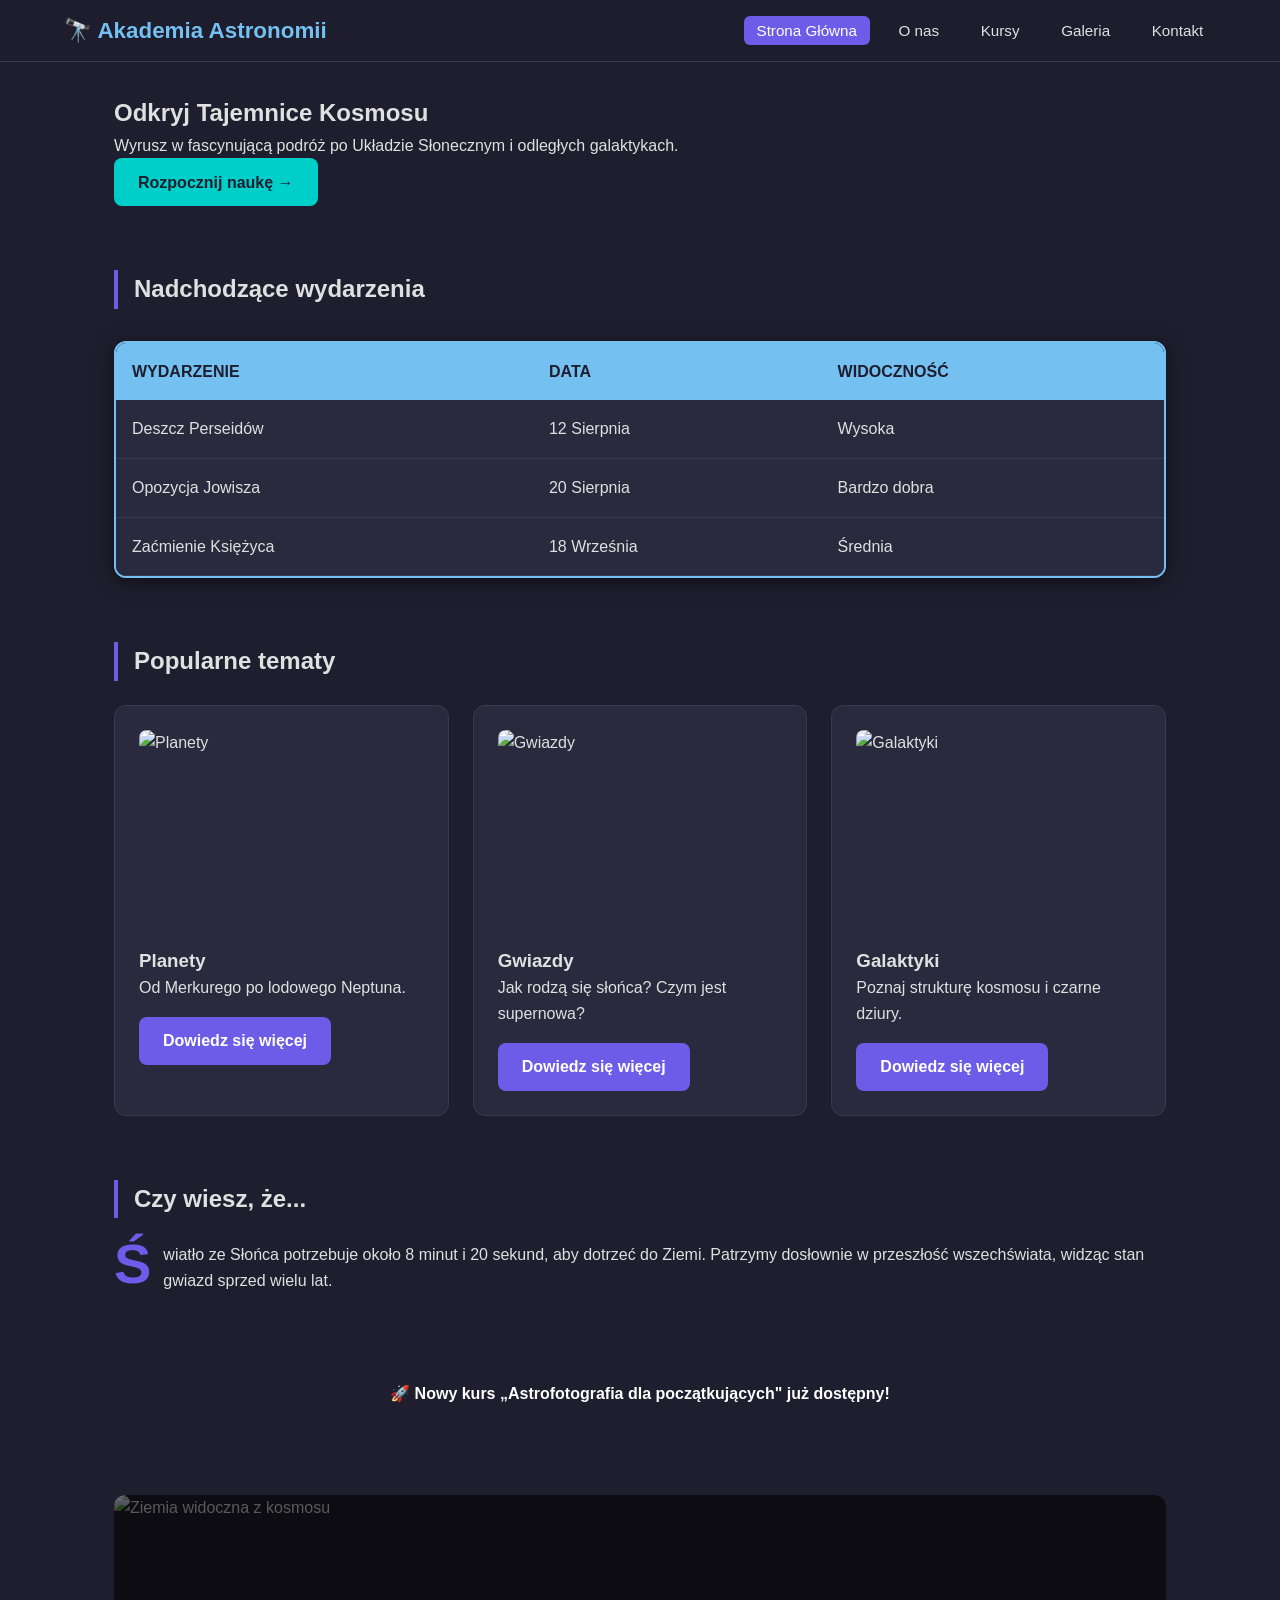
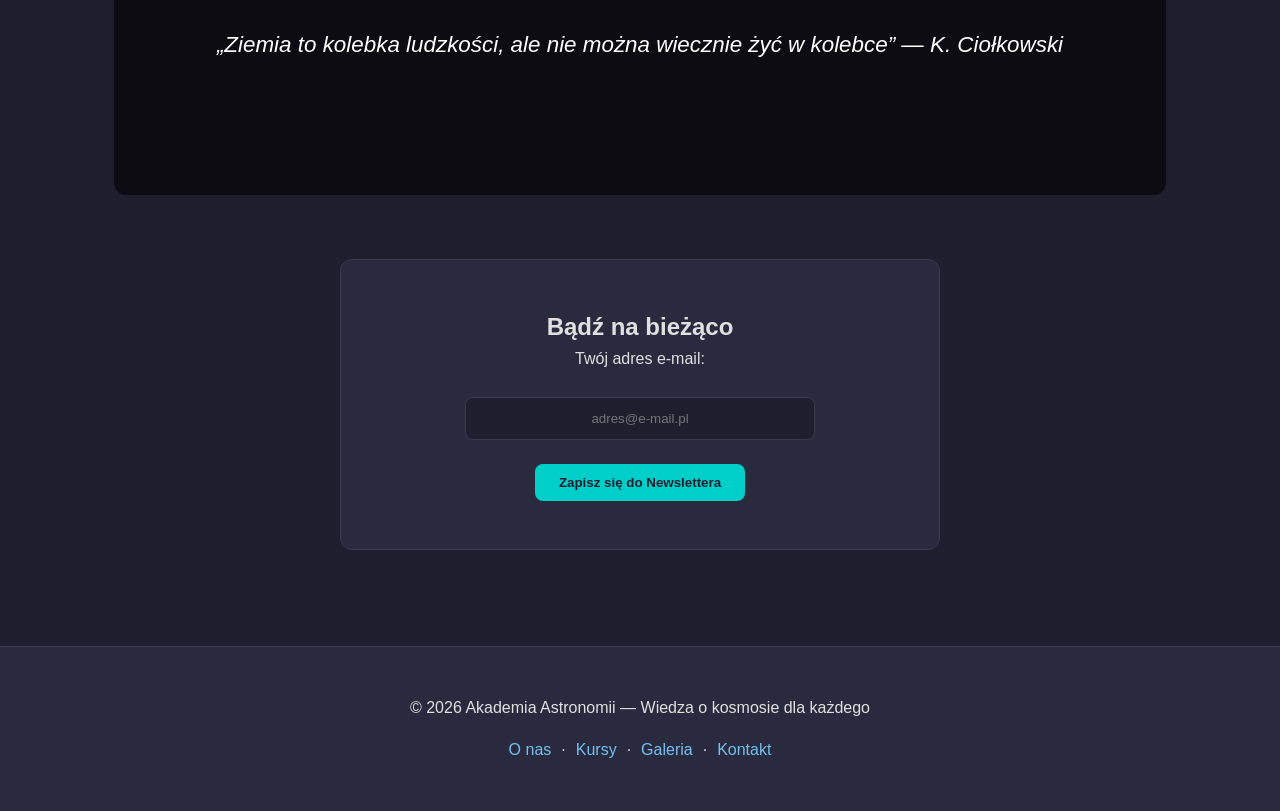
==== index.html @ 2fb5b3b6 "Update index.html" ====
<!DOCTYPE html>
<html lang="pl">
<head>
    <meta charset="UTF-8">
    <meta name="viewport" content="width=device-width, initial-scale=1.0">
    <meta name="description" content="Akademia Astronomii - odkryj tajemnice kosmosu. Kursy, artykuły i galeria zdjęć.">
    <title>Akademia Astronomii - Strona główna</title>
    
    <style>
        :root {
            --primary-color: #6c5ce7;
            --secondary-color: #00cec9;
            --accent-color: #fd79a8;
            --dark-bg: #1e1e2e;
            --card-bg: #2a2a3e;
            --text-color: #e0e0e0;
            --text-muted: #a0a0b0;
            --border-color: #3a3a4e;
            --heading-color: #73C0F1;
            --font-size: 16px;
            --radius: 12px;
            --shadow: 0 4px 20px rgba(0,0,0,0.5);
            --transition-speed: 0.3s;
        }

        /* --- RESET I BAZA --- */
        * {
            box-sizing: border-box;
            margin: 0;
            padding: 0;
        }

        body {
            font-family: 'Segoe UI', Tahoma, Geneva, Verdana, sans-serif;
            font-size: var(--font-size);
            background-color: var(--dark-bg);
            color: var(--text-color);
            line-height: 1.6;
            overflow-x: hidden; /* Zapobiega przypadkowemu przewijaniu na boki */
        }

        /* Obrazy dopasowujące się do szerokości ekranu */
        img {
            max-width: 100%;
            height: auto;
            display: block;
        }

        /* --- NAGŁÓWEK --- */
        header {
            position: sticky;
            top: 0;
            z-index: 100;
            display: flex;
            justify-content: space-between;
            align-items: center;
            padding: 0.8rem 5%;
            background: rgba(30, 30, 46, 0.95);
            backdrop-filter: blur(10px);
            border-bottom: 1px solid var(--border-color);
        }

        .service-name {
            font-size: 1.4rem;
            font-weight: 700;
            color: var(--heading-color);
            white-space: nowrap;
        }

        .nav-links {
            list-style: none;
            display: flex;
            gap: 1rem;
        }

        .nav-links a {
            text-decoration: none;
            color: var(--text-color);
            font-weight: 500;
            padding: 0.4rem 0.8rem;
            border-radius: 6px;
            transition: all var(--transition-speed);
            font-size: 0.95rem;
        }

        .nav-links a:hover, .nav-links a.active {
            background-color: var(--primary-color);
            color: #fff;
        }

        /* --- UKŁAD GŁÓWNY --- */
        main {
            max-width: 1100px;
            margin: 0 auto;
            padding: 2rem 1.5rem;
        }

        section {
            margin-bottom: 4rem;
        }

        .section-header {
            border-left: 4px solid var(--primary-color);
            padding-left: 1rem;
            margin-bottom: 1.5rem;
        }
      
        /* --- RESPONSYWNA TABELA --- */
        .table-wrapper {
            margin: 2rem 0;
            border-radius: var(--radius);
            overflow-x: auto; /* Scroll poziomy na telefonach */
            border: 2px solid var(--heading-color);
            box-shadow: var(--shadow);
        }

        .styled-table {
            width: 100%;
            border-collapse: collapse;
            background: var(--card-bg);
            min-width: 500px; /* Zapobiega ściskaniu kolumn */
        }

        .styled-table th {
            background: var(--heading-color);
            color: var(--dark-bg);
            padding: 1rem;
            text-align: left;
            text-transform: uppercase;
        }

        .styled-table td { padding: 1rem; border-bottom: 1px solid var(--border-color); }

        /* --- SIATKA KART --- */
        .grid-container {
            display: grid;
            grid-template-columns: repeat(auto-fit, minmax(280px, 1fr));
            gap: 1.5rem;
        }

        .card {
            background: var(--card-bg);
            border: 1px solid var(--border-color);
            border-radius: var(--radius);
            padding: 1.5rem;
            transition: transform var(--transition-speed);
        }

        .card:hover { transform: translateY(-5px); box-shadow: var(--shadow); }
        .card img { border-radius: 8px; margin-bottom: 1rem; width: 100%; height: 200px; object-fit: cover; }

        /* --- PRZYCISKI --- */
        .btn {
            display: inline-block;
            padding: 0.7rem 1.5rem;
            border-radius: 8px;
            font-weight: 600;
            text-decoration: none;
            cursor: pointer;
            transition: var(--transition-speed);
            border: none;
            text-align: center;
        }
        .btn--cta { background: var(--secondary-color); color: var(--dark-bg); }
        .btn--more { background: var(--primary-color); color: #fff; margin-top: 1rem; }
        .btn:hover { transform: scale(1.03); opacity: 0.9; }

        /* --- ANIMACJE I DODATKI --- */
        .banner-subtle {
            padding: 1.5rem;
            border-radius: var(--radius);
            color: #fff;
            text-align: center;
            font-weight: bold;
            animation: bluePulse 4s infinite;
        }

        @keyframes bluePulse {
            0%, 100% { background-color: #1e1e2e; box-shadow: 0 0 0px rgba(88,166,255,0); }
            50% { background-color: #1f6feb; box-shadow: 0 0 20px rgba(88,166,255,0.4); }
        }

        .dropcap::first-letter {
            font-size: 3.5rem;
            font-weight: bold;
            color: var(--primary-color);
            float: left;
            margin-right: 12px;
            line-height: 0.8;
        }

        /* --- NEWSLETTER --- */
        .form-container {
            background: var(--card-bg);
            padding: clamp(1.5rem, 5vw, 3rem);
            border-radius: var(--radius);
            text-align: center;
            max-width: 600px;
            margin: 0 auto;
            border: 1px solid var(--border-color);
        }

        .form-group input {
            width: 100%;
            max-width: 350px;
            padding: 0.8rem;
            background: var(--dark-bg);
            border: 1px solid var(--border-color);
            color: #fff;
            border-radius: 8px;
            margin-bottom: 1.5rem;
            text-align: center;
        }

        /* --- CYTAT --- */
        .quote-section { position: relative; border-radius: var(--radius); overflow: hidden; height: 300px; }
        .quote-section img { width: 100%; height: 100%; object-fit: cover; }
        .quote-overlay {
            position: absolute; inset: 0; background: rgba(0,0,0,0.6);
            display: flex; justify-content: center; align-items: center; padding: 1.5rem;
        }
        blockquote { color: #fff; font-size: clamp(1rem, 4vw, 1.4rem); text-align: center; font-style: italic; }

        /* --- STOPKA --- */
        footer {
            text-align: center;
            padding: 3rem 1rem;
            background: var(--card-bg);
            border-top: 1px solid var(--border-color);
        }
        .footer-links { margin-top: 1rem; display: flex; flex-wrap: wrap; justify-content: center; gap: 10px; }
        .footer-links a { color: var(--heading-color); text-decoration: none; }

        /* --- MEDIA QUERIES (RESPONSYWNOŚĆ) --- */
        @media (max-width: 768px) {
            header { flex-direction: column; gap: 1rem; text-align: center; }
            .nav-links { flex-wrap: wrap; justify-content: center; }
            .nav-links a { font-size: 0.85rem; padding: 0.3rem 0.5rem; }
            section { margin-bottom: 2.5rem; }
        }

        @media (max-width: 480px) {
            .hero-box { border-radius: 0; margin-left: -1.5rem; margin-right: -1.5rem; } /* Hero na całą szerokość na mobile */
            .card { padding: 1rem; }
        }
    </style>
</head>
<body>

    <header>
        <div class="service-name">🔭 <span class="highlight">Akademia Astronomii</span></div>
        <nav>
            <ul class="nav-links">
                <li><a href="index.html" class="active">Strona Główna</a></li>
                <li><a href="o-nas.html">O nas</a></li>
                <li><a href="kursy.html">Kursy</a></li>
                <li><a href="galeria.html">Galeria</a></li>
                <li><a href="kontakt.html">Kontakt</a></li>
            </ul>
        </nav>
    </header>

    <main>
        <section class="hero-box">
            <div class="hero-content">
                <h1>Odkryj Tajemnice Kosmosu</h1>
                <p>Wyrusz w fascynującą podróż po Układzie Słonecznym i odległych galaktykach.</p>
                <a href="kursy.html" class="btn btn--cta">Rozpocznij naukę →</a>
            </div>
        </section>

        <section aria-labelledby="events-title">
            <div class="section-header">
                <h2 id="events-title">Nadchodzące wydarzenia</h2>
            </div>
            <div class="table-wrapper">
                <table class="styled-table">
                    <thead>
                        <tr>
                            <th>Wydarzenie</th>
                            <th>Data</th>
                            <th>Widoczność</th>
                        </tr>
                    </thead>
                    <tbody>
                        <tr><td>Deszcz Perseidów</td><td>12 Sierpnia</td><td>Wysoka</td></tr>
                        <tr><td>Opozycja Jowisza</td><td>20 Sierpnia</td><td>Bardzo dobra</td></tr>
                        <tr><td>Zaćmienie Księżyca</td><td>18 Września</td><td>Średnia</td></tr>
                    </tbody>
                </table>
            </div>
        </section>

        <section aria-labelledby="topics-title">
            <div class="section-header">
                <h2 id="topics-title">Popularne tematy</h2>
            </div>
            <div class="grid-container">
                <article class="card">
                    <img src="https://picsum.photos/seed/planets/600/400" alt="Planety">
                    <h3>Planety</h3>
                    <p>Od Merkurego po lodowego Neptuna.</p>
                    <a href="#" class="btn btn--more">Dowiedz się więcej</a>
                </article>
                <article class="card">
                    <img src="https://picsum.photos/seed/stars/600/400" alt="Gwiazdy">
                    <h3>Gwiazdy</h3>
                    <p>Jak rodzą się słońca? Czym jest supernowa?</p>
                    <a href="#" class="btn btn--more">Dowiedz się więcej</a>
                </article>
                <article class="card">
                    <img src="https://picsum.photos/seed/galaxy/600/400" alt="Galaktyki">
                    <h3>Galaktyki</h3>
                    <p>Poznaj strukturę kosmosu i czarne dziury.</p>
                    <a href="#" class="btn btn--more">Dowiedz się więcej</a>
                </article>
            </div>
        </section>

        <section class="info-section">
            <div class="section-header"><h2>Czy wiesz, że...</h2></div>
            <p class="dropcap">Światło ze Słońca potrzebuje około 8 minut i 20 sekund, aby dotrzeć do Ziemi. Patrzymy dosłownie w przeszłość wszechświata, widząc stan gwiazd sprzed wielu lat.</p>
        </section>

        <section>
            <div class="banner-subtle">
                🚀 Nowy kurs „Astrofotografia dla początkujących" już dostępny!
            </div>
        </section>

        <section class="quote-section">
            <img src="https://picsum.photos/seed/space/1100/450" alt="Ziemia widoczna z kosmosu">
            <div class="quote-overlay">
                <blockquote>„Ziemia to kolebka ludzkości, ale nie można wiecznie żyć w kolebce” — K. Ciołkowski</blockquote>
            </div>
        </section>

        <section aria-labelledby="newsletter-title">
            <div class="form-container">
                <h2 id="newsletter-title">Bądź na bieżąco</h2>
                <form id="newsletter-form">
                    <div class="form-group">
                        <label for="email">Twój adres e-mail:</label><br><br>
                        <input type="email" id="email" name="email" placeholder="adres@e-mail.pl" required>
                    </div>
                    <button type="submit" class="btn btn--cta">Zapisz się do Newslettera</button>
                </form>
            </div>
        </section>
    </main>

    <footer>
        <p>© 2026 Akademia Astronomii — Wiedza o kosmosie dla każdego</p>
        <div class="footer-links">
            <a href="o-nas.html">O nas</a> · <a href="kursy.html">Kursy</a> · <a href="galeria.html">Galeria</a> · <a href="kontakt.html">Kontakt</a>
        </div>
    </footer>

    <script>
        document.getElementById('newsletter-form').addEventListener('submit', function(e) {
            e.preventDefault();
            alert('Dziękujemy! Zostałeś zapisany do newslettera.');
            this.reset();
        });
    </script>
</body>
</html>
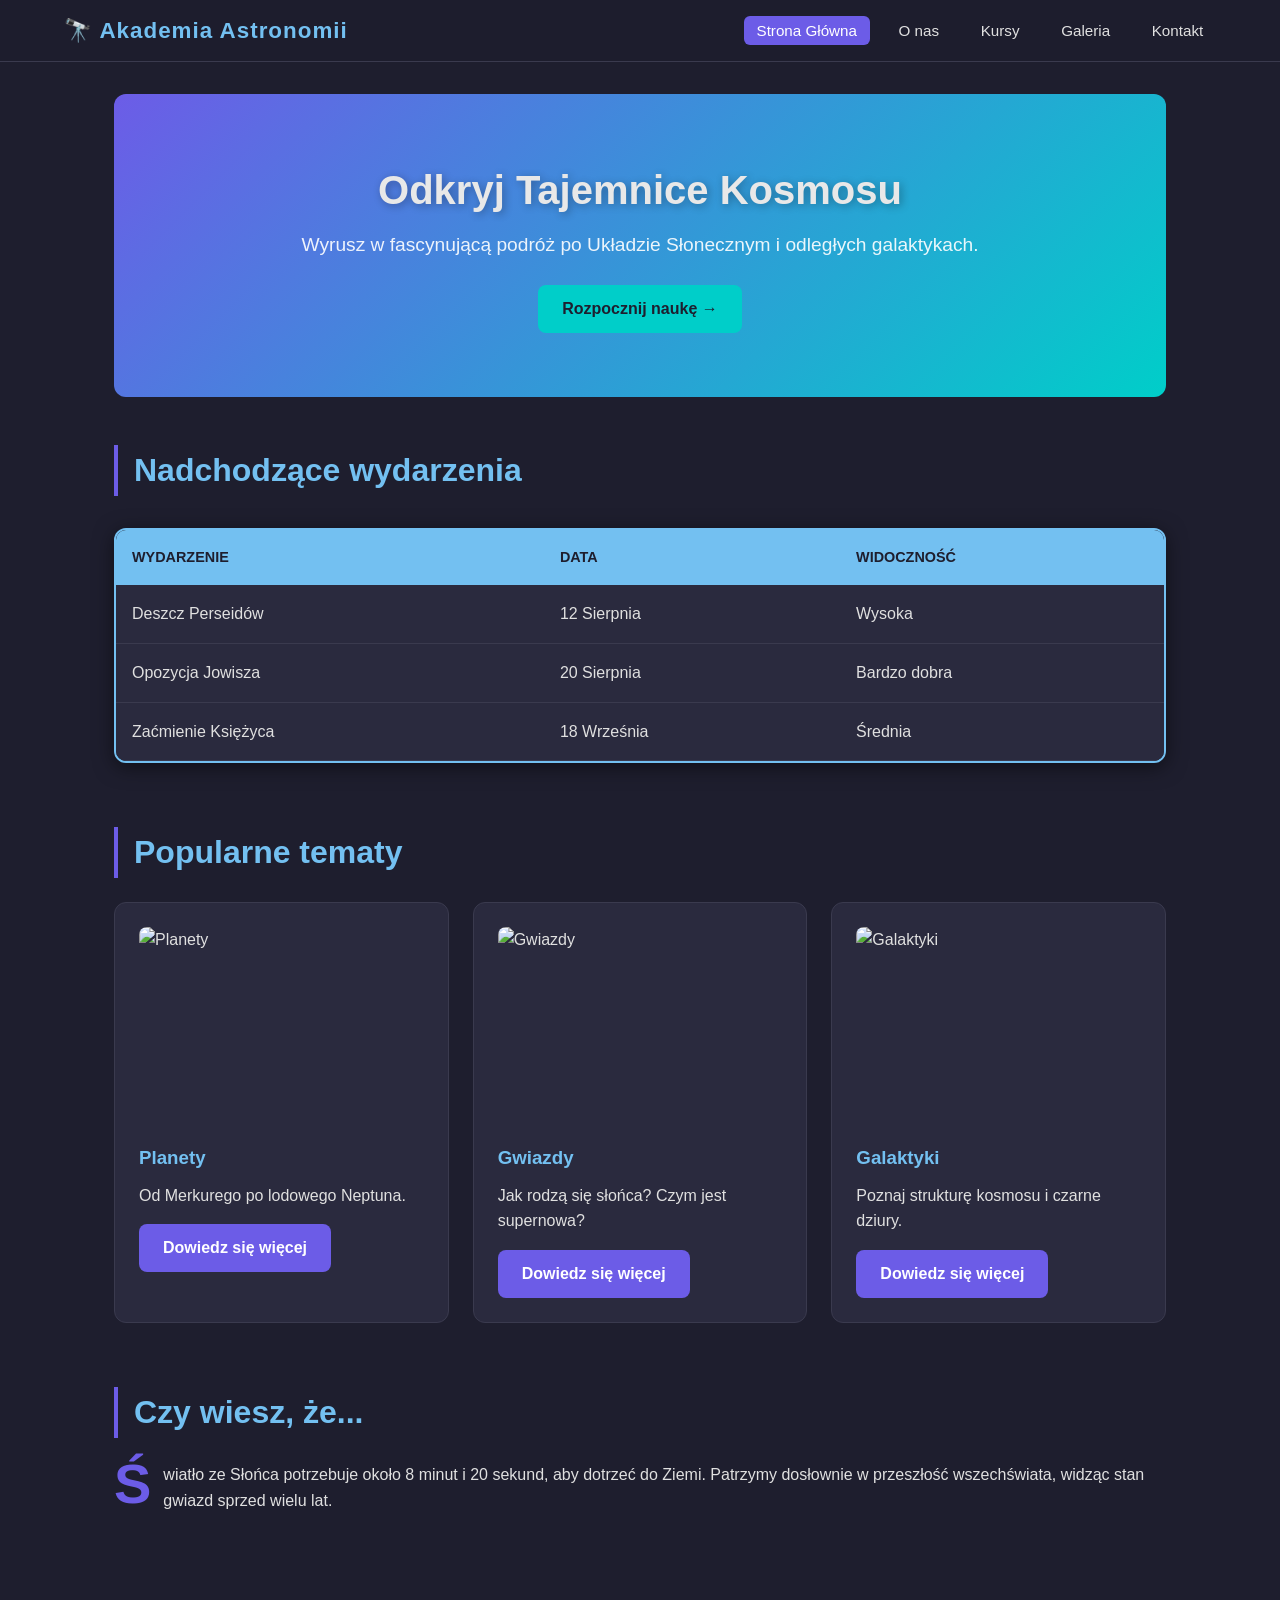
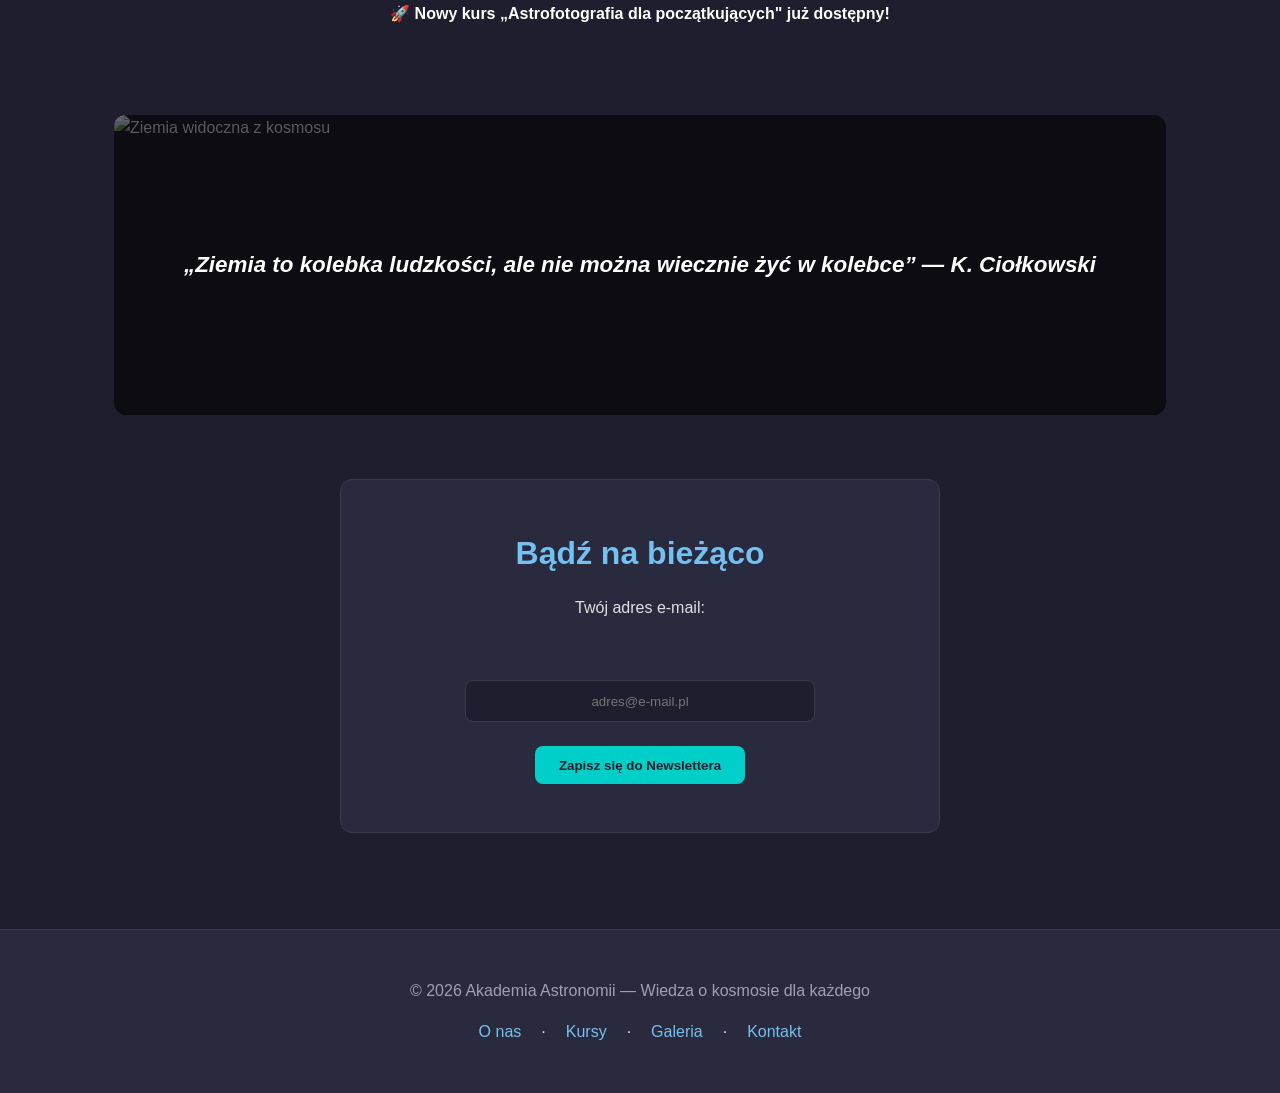
==== commit 408b720f: "Update index.html" ====
--- a/index.html
+++ b/index.html
@@ -5,7 +5,7 @@
     <meta name="viewport" content="width=device-width, initial-scale=1.0">
     <meta name="description" content="Akademia Astronomii - odkryj tajemnice kosmosu. Kursy, artykuły i galeria zdjęć.">
     <title>Akademia Astronomii - Strona główna</title>
-    
+    <link rel="stylesheet" href="style.css">
     <style>
         :root {
             --primary-color: #6c5ce7;
--- a/style.css
+++ b/style.css
@@ -0,0 +1,365 @@
+:root {
+    --primary-color: #6c5ce7;      /* Fiolet */
+    --secondary-color: #00cec9;    /* Turkus */
+    --accent-color: #fd79a8;       /* Różowy */
+    --dark-bg: #1e1e2e;            /* Ciemne tło główne */
+    --card-bg: #2a2a3e;            /* Tło kart i sekcji */
+    --text-color: #e0e0e0;         /* Jasny tekst */
+    --text-muted: #a0a0b0;         /* Przygaszony tekst */
+    --border-color: #3a3a4e;
+    --heading-color: #73C0F1;      /* Jasnoniebieski dla nagłówków */
+    --font-size: 16px;
+    --radius: 12px;
+    --shadow: 0 4px 20px rgba(0,0,0,0.5);
+    --transition-speed: 0.3s;
+}
+
+/* --- RESET --- */
+* {
+    box-sizing: border-box;
+    margin: 0;
+    padding: 0;
+}
+
+body {
+    font-family: 'Segoe UI', Tahoma, Geneva, Verdana, sans-serif;
+    font-size: var(--font-size);
+    background-color: var(--dark-bg);
+    color: var(--text-color);
+    line-height: 1.6;
+}
+
+/* --- NAGŁÓWEK --- */
+header {
+    position: sticky;
+    top: 0;
+    z-index: 100;
+    display: flex;
+    justify-content: space-between;
+    align-items: center;
+    padding: 0.8rem 10%;
+    background: rgba(30, 30, 46, 0.95);
+    backdrop-filter: blur(10px);
+    border-bottom: 1px solid var(--border-color);
+}
+
+.service-name {
+    font-size: 1.4rem;
+    font-weight: 700;
+    color: var(--heading-color); /* Zmieniony kolor napisu */
+    letter-spacing: 1px;
+}
+
+.nav-links {
+    list-style: none;
+    display: flex;
+    gap: 1.5rem;
+}
+
+.nav-links a {
+    text-decoration: none;
+    color: var(--text-color);
+    font-weight: 500;
+    padding: 0.4rem 0.8rem;
+    border-radius: 6px;
+    transition: all var(--transition-speed);
+}
+
+.nav-links a:hover, .nav-links a.active {
+    background-color: var(--primary-color);
+    color: #fff;
+}
+
+/* --- TYPOGRAFIA --- */
+h1, h2, h3, h4 {
+    color: var(--heading-color); /* Zmieniony kolor nagłówków */
+    margin-bottom: 0.5em;
+}
+
+h1 { font-size: 2.5rem; }
+h2 { font-size: 2rem; }
+
+/* --- UKŁAD GŁÓWNY --- */
+main {
+    max-width: 1100px;
+    margin: 0 auto;
+    padding: 2rem 1.5rem;
+}
+
+section {
+    margin-bottom: 4rem;
+}
+
+.section-header {
+    border-left: 4px solid var(--primary-color);
+    padding-left: 1rem;
+    margin-bottom: 1.5rem;
+}
+
+/* --- SEKCJA HERO (WYŚRODKOWANA) --- */
+/* --- HERO --- */
+.hero-box {
+    text-align: center; 
+    padding: 4rem 1rem;
+    background: linear-gradient(135deg, var(--primary-color), var(--secondary-color));
+    border-radius: var(--radius); 
+    color: #fff; 
+    margin-bottom: 3rem;
+}
+
+.hero-content h1 {
+    color: #e8e8e8; /* Zmieniono z białego na jasnoniebieski */
+    text-shadow: 2px 2px 8px rgba(0, 0, 0, 0.3); /* Dodano delikatny cień dla czytelności */
+    margin-bottom: 0.5rem;
+}
+
+.hero-content p {
+    color: #fff; /* Pozostawiamy biały dla kontrastu */
+}
+
+.hero-content p {
+    font-size: 1.2rem;
+    margin-bottom: 1.5rem;
+    color: rgba(255,255,255,0.9);
+}
+
+/* --- TABELA (WYRAŹNA) --- */
+
+.table-wrapper {
+    overflow-x: auto; /* Pozwala na scrollowanie samej tabeli na telefonie */
+    -webkit-overflow-scrolling: touch;
+    margin: 2rem 0;
+    border-radius: var(--radius);
+    border: 2px solid var(--heading-color);
+}
+
+.styled-table {
+    min-width: 500px; /* Zapobiega zbytniemu ściskaniu kolumn */
+    width: 100%;
+}
+
+.styled-table th {
+    background: var(--heading-color);
+    color: var(--dark-bg);
+    padding: 1rem;
+    text-align: left;
+    text-transform: uppercase;
+    font-size: 0.9rem;
+}
+
+.styled-table td {
+    padding: 1rem;
+    border-bottom: 1px solid var(--border-color);
+}
+
+.styled-table tr:hover {
+    background: rgba(88, 166, 255, 0.1);
+}
+
+/* --- SIATKA KART --- */
+.grid-container {
+    display: grid;
+    grid-template-columns: repeat(auto-fit, minmax(280px, 1fr));
+    gap: 1.5rem;
+}
+
+.card {
+    background: var(--card-bg);
+    border: 1px solid var(--border-color);
+    border-radius: var(--radius);
+    padding: 1.5rem;
+    transition: transform var(--transition-speed);
+}
+
+.card:hover {
+    transform: translateY(-5px);
+    box-shadow: var(--shadow);
+}
+
+.card img {
+    width: 100%;
+    height: 180px;
+    object-fit: cover;
+    border-radius: 8px;
+    margin-bottom: 1rem;
+}
+
+/* --- PRZYCISKI --- */
+.btn {
+    display: inline-block;
+    padding: 0.7rem 1.5rem;
+    border-radius: 8px;
+    font-weight: 600;
+    text-decoration: none;
+    cursor: pointer;
+    transition: var(--transition-speed);
+    border: none;
+}
+
+.btn:hover {
+    transform: scale(1.03);
+}
+
+.btn--cta {
+    background: var(--secondary-color);
+    color: var(--dark-bg);
+}
+
+.btn--more {
+    background: var(--primary-color);
+    color: #fff;
+    margin-top: 1rem;
+}
+
+/* --- BANER KURSU (NIEBIESKI PULS) --- */
+.banner-subtle {
+    padding: 1.5rem;
+    border-radius: var(--radius);
+    color: #fff;
+    text-align: center;
+    font-weight: bold;
+    animation: bluePulse 4s infinite;
+}
+
+@keyframes bluePulse {
+    0% { background-color: #1e1e2e; box-shadow: 0 0 0px rgba(88, 166, 255, 0); }
+    50% { background-color: #1f6feb; box-shadow: 0 0 20px rgba(88, 166, 255, 0.4); }
+    100% { background-color: #1e1e2e; box-shadow: 0 0 0px rgba(88, 166, 255, 0); }
+}
+
+/* --- INICJAŁ (DROPCAP) --- */
+.dropcap::first-letter {
+    font-size: 3rem;
+    font-weight: bold;
+    color: var(--primary-color);
+    float: left;
+    margin-right: 12px;
+    line-height: 1;
+}
+
+/* --- NEWSLETTER (WYŚRODKOWANY) --- */
+.form-container {
+    background: var(--card-bg);
+    padding: 3rem;
+    border-radius: var(--radius);
+    text-align: center; /* Wyśrodkowanie tekstu */
+    max-width: 600px;
+    margin: 0 auto;
+    border: 1px solid var(--border-color);
+}
+
+.form-group label {
+    display: block;
+    margin-bottom: 0.5rem;
+    color: var(--text-color);
+}
+
+.form-group input {
+    width: 100%;
+    max-width: 350px;
+    padding: 0.8rem;
+    background: var(--dark-bg);
+    border: 1px solid var(--border-color);
+    color: #fff;
+    border-radius: 8px;
+    margin-bottom: 1.5rem;
+    text-align: center;
+}
+
+/* --- CYTAT NA ZDJĘCIU --- */
+.quote-section {
+    position: relative;
+    border-radius: var(--radius);
+    overflow: hidden;
+}
+
+.quote-section img {
+    width: 100%;
+    height: 300px;
+    object-fit: cover;
+    display: block;
+}
+
+.quote-overlay {
+    position: absolute;
+    inset: 0;
+    background: rgba(0,0,0,0.6);
+    display: flex;
+    justify-content: center;
+    align-items: center;
+    padding: 2rem;
+}
+
+blockquote {
+    color: #fff;
+    font-size: 1.4rem;
+    font-weight: 600;
+    text-align: center;
+    font-style: italic;
+}
+
+/* --- STOPKA (WYŚRODKOWANA) --- */
+footer {
+    text-align: center;
+    padding: 3rem 1.5rem;
+    background: var(--card-bg);
+    border-top: 1px solid var(--border-color);
+}
+
+footer p {
+    color: var(--text-muted);
+}
+
+.footer-links {
+    margin-top: 1rem;
+}
+
+.footer-links a {
+    color: var(--heading-color);
+    text-decoration: none;
+    margin: 0 10px;
+}
+
+/* --- RESPONSYWNOŚĆ --- */
+/* --- RESPONSYWNOŚĆ (Media Queries) --- */
+
+@media (max-width: 768px) {
+    header {
+        flex-direction: column;
+        padding: 1rem;
+    }
+
+    .nav-links {
+        flex-wrap: wrap; /* Linki zawiną się do nowej linii, jeśli zabraknie miejsca */
+        justify-content: center;
+        gap: 0.5rem;
+        margin-top: 1rem;
+    }
+
+    .nav-links a {
+        font-size: 0.9rem;
+        padding: 0.5rem;
+    }
+
+    h1 { font-size: 1.8rem; }
+    h2 { font-size: 1.5rem; }
+
+    .form-container {
+        padding: 1.5rem; /* Mniejszy padding na telefonach */
+    }
+
+    .quote-section img {
+        height: 200px; /* Krótszy obrazek w cytacie na małym ekranie */
+    }
+}
+
+@media (max-width: 480px) {
+    main {
+        padding: 1rem 0.5rem; /* Więcej miejsca dla treści na krawędziach */
+    }
+
+    .grid-container {
+        grid-template-columns: 1fr; /* Na bardzo małych ekranach tylko jedna karta w rzędzie */
+    }
+}
+
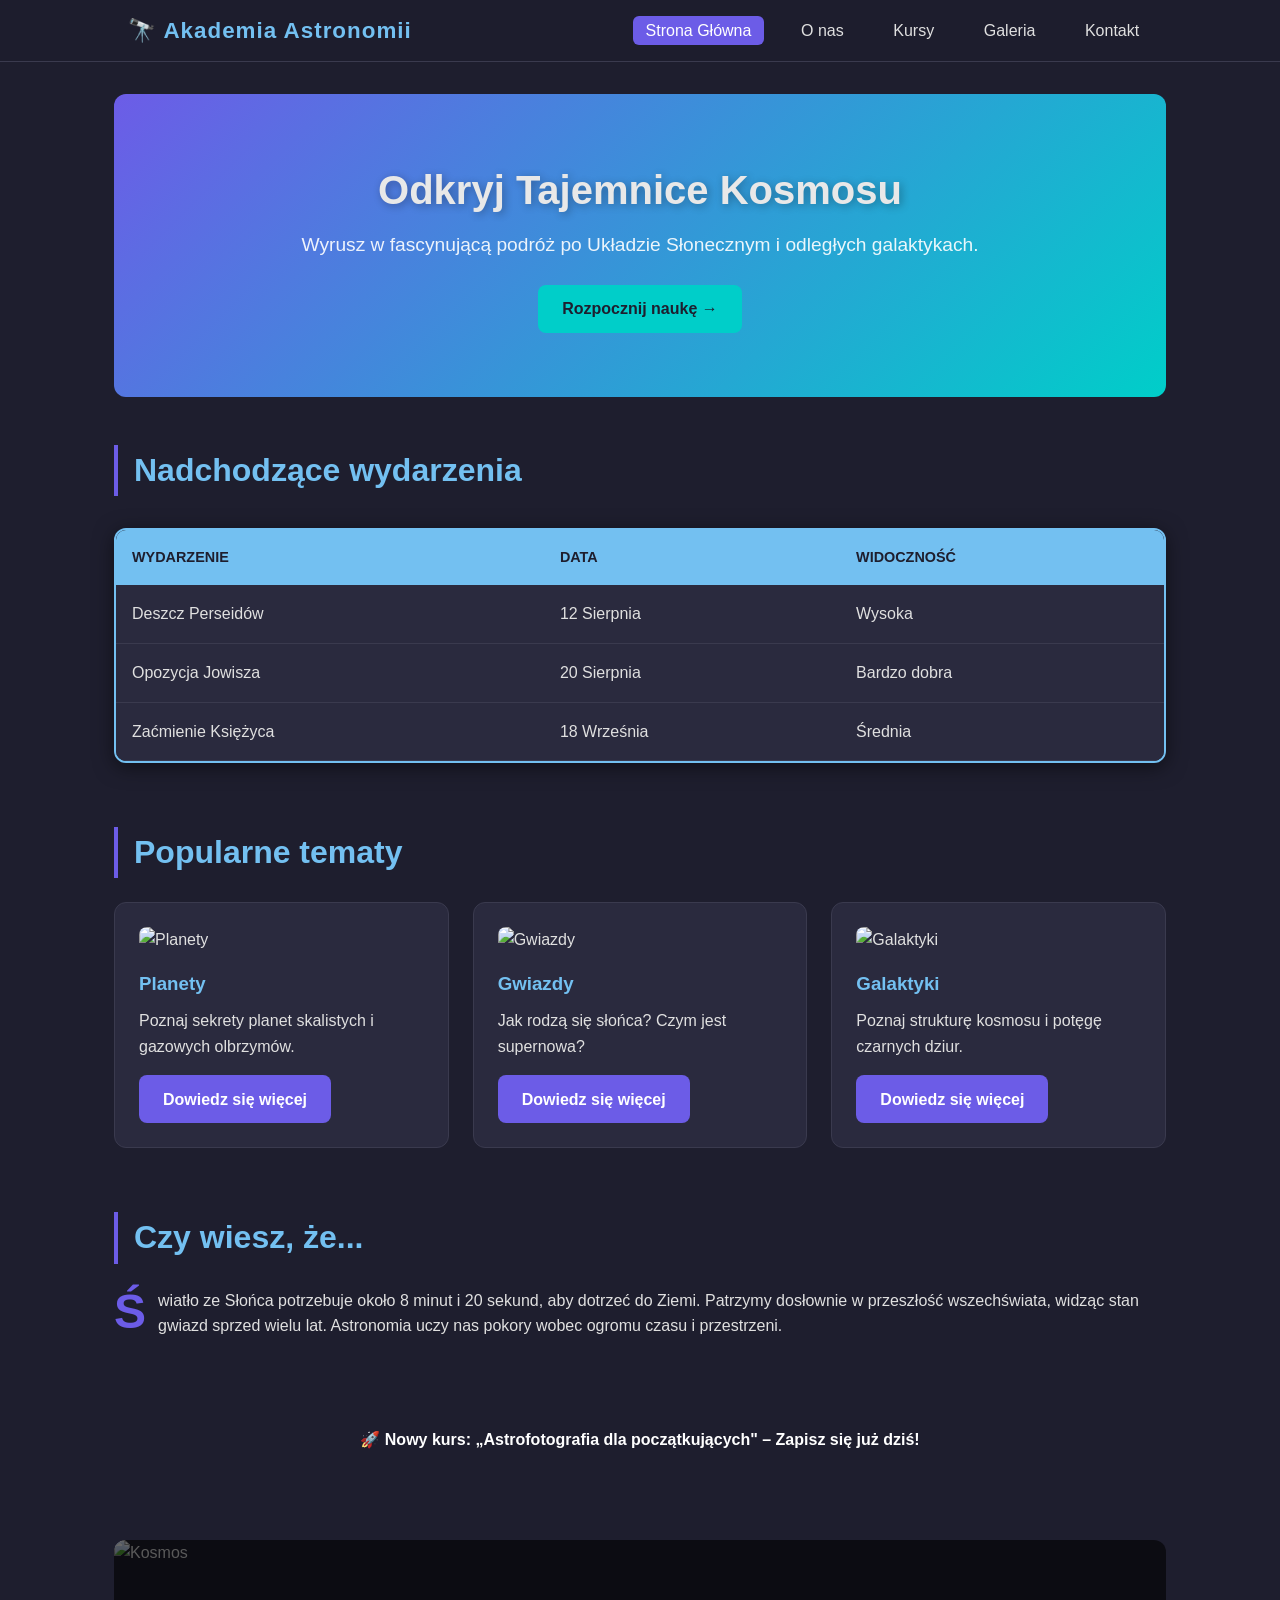
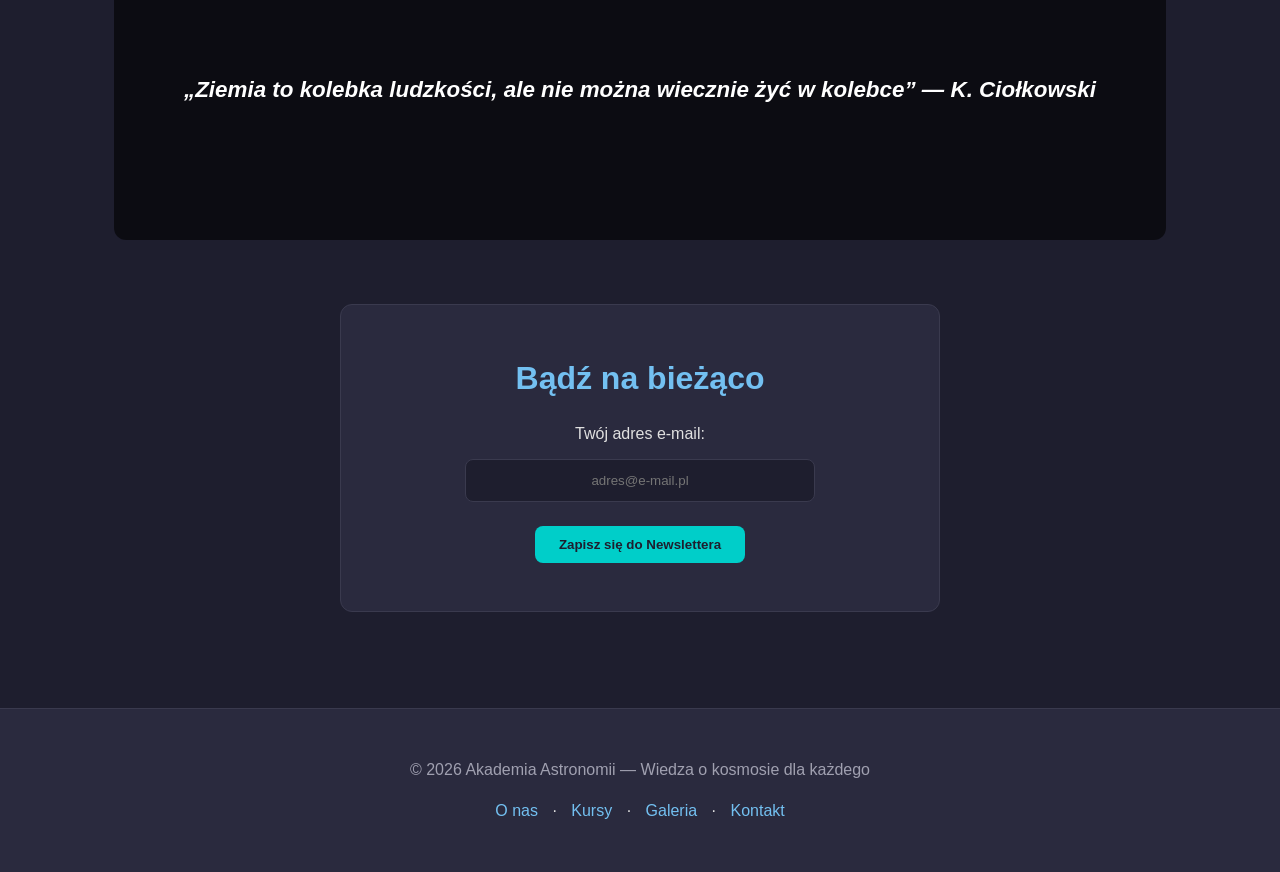
==== commit fe0341f5: "Update index.html" ====
--- a/index.html
+++ b/index.html
@@ -5,25 +5,24 @@
     <meta name="viewport" content="width=device-width, initial-scale=1.0">
     <meta name="description" content="Akademia Astronomii - odkryj tajemnice kosmosu. Kursy, artykuły i galeria zdjęć.">
     <title>Akademia Astronomii - Strona główna</title>
-    <link rel="stylesheet" href="style.css">
     <style>
         :root {
-            --primary-color: #6c5ce7;
-            --secondary-color: #00cec9;
-            --accent-color: #fd79a8;
-            --dark-bg: #1e1e2e;
-            --card-bg: #2a2a3e;
-            --text-color: #e0e0e0;
-            --text-muted: #a0a0b0;
+            --primary-color: #6c5ce7;      /* Fiolet */
+            --secondary-color: #00cec9;    /* Turkus */
+            --accent-color: #fd79a8;       /* Różowy */
+            --dark-bg: #1e1e2e;            /* Ciemne tło główne */
+            --card-bg: #2a2a3e;            /* Tło kart i sekcji */
+            --text-color: #e0e0e0;          /* Jasny tekst */
+            --text-muted: #a0a0b0;          /* Przygaszony tekst */
             --border-color: #3a3a4e;
-            --heading-color: #73C0F1;
+            --heading-color: #73C0F1;      /* Jasnoniebieski dla nagłówków */
             --font-size: 16px;
             --radius: 12px;
             --shadow: 0 4px 20px rgba(0,0,0,0.5);
             --transition-speed: 0.3s;
         }
 
-        /* --- RESET I BAZA --- */
+        /* --- RESET --- */
         * {
             box-sizing: border-box;
             margin: 0;
@@ -36,14 +35,7 @@
             background-color: var(--dark-bg);
             color: var(--text-color);
             line-height: 1.6;
-            overflow-x: hidden; /* Zapobiega przypadkowemu przewijaniu na boki */
-        }
-
-        /* Obrazy dopasowujące się do szerokości ekranu */
-        img {
-            max-width: 100%;
-            height: auto;
-            display: block;
+            overflow-x: hidden;
         }
 
         /* --- NAGŁÓWEK --- */
@@ -54,7 +46,7 @@
             display: flex;
             justify-content: space-between;
             align-items: center;
-            padding: 0.8rem 5%;
+            padding: 0.8rem 10%;
             background: rgba(30, 30, 46, 0.95);
             backdrop-filter: blur(10px);
             border-bottom: 1px solid var(--border-color);
@@ -64,13 +56,13 @@
             font-size: 1.4rem;
             font-weight: 700;
             color: var(--heading-color);
-            white-space: nowrap;
+            letter-spacing: 1px;
         }
 
         .nav-links {
             list-style: none;
             display: flex;
-            gap: 1rem;
+            gap: 1.5rem;
         }
 
         .nav-links a {
@@ -80,13 +72,21 @@
             padding: 0.4rem 0.8rem;
             border-radius: 6px;
             transition: all var(--transition-speed);
-            font-size: 0.95rem;
         }
 
         .nav-links a:hover, .nav-links a.active {
             background-color: var(--primary-color);
             color: #fff;
         }
+
+        /* --- TYPOGRAFIA --- */
+        h1, h2, h3, h4 {
+            color: var(--heading-color);
+            margin-bottom: 0.5em;
+        }
+
+        h1 { font-size: 2.5rem; }
+        h2 { font-size: 2rem; }
 
         /* --- UKŁAD GŁÓWNY --- */
         main {
@@ -104,21 +104,44 @@
             padding-left: 1rem;
             margin-bottom: 1.5rem;
         }
-      
-        /* --- RESPONSYWNA TABELA --- */
+
+        /* --- HERO --- */
+        .hero-box {
+            text-align: center; 
+            padding: 4rem 1rem;
+            background: linear-gradient(135deg, var(--primary-color), var(--secondary-color));
+            border-radius: var(--radius); 
+            color: #fff; 
+            margin-bottom: 3rem;
+        }
+
+        .hero-content h1 {
+            color: #e8e8e8;
+            text-shadow: 2px 2px 8px rgba(0, 0, 0, 0.3);
+            margin-bottom: 0.5rem;
+        }
+
+        .hero-content p {
+            font-size: 1.2rem;
+            margin-bottom: 1.5rem;
+            color: rgba(255,255,255,0.9);
+        }
+
+        /* --- TABELA --- */
         .table-wrapper {
+            overflow-x: auto;
+            -webkit-overflow-scrolling: touch;
             margin: 2rem 0;
             border-radius: var(--radius);
-            overflow-x: auto; /* Scroll poziomy na telefonach */
             border: 2px solid var(--heading-color);
             box-shadow: var(--shadow);
         }
 
         .styled-table {
+            min-width: 500px;
             width: 100%;
             border-collapse: collapse;
             background: var(--card-bg);
-            min-width: 500px; /* Zapobiega ściskaniu kolumn */
         }
 
         .styled-table th {
@@ -127,9 +150,17 @@
             padding: 1rem;
             text-align: left;
             text-transform: uppercase;
-        }
-
-        .styled-table td { padding: 1rem; border-bottom: 1px solid var(--border-color); }
+            font-size: 0.9rem;
+        }
+
+        .styled-table td {
+            padding: 1rem;
+            border-bottom: 1px solid var(--border-color);
+        }
+
+        .styled-table tr:hover {
+            background: rgba(88, 166, 255, 0.1);
+        }
 
         /* --- SIATKA KART --- */
         .grid-container {
@@ -146,8 +177,18 @@
             transition: transform var(--transition-speed);
         }
 
-        .card:hover { transform: translateY(-5px); box-shadow: var(--shadow); }
-        .card img { border-radius: 8px; margin-bottom: 1rem; width: 100%; height: 200px; object-fit: cover; }
+        .card:hover {
+            transform: translateY(-5px);
+            box-shadow: var(--shadow);
+        }
+
+        .card img {
+            width: 100%;
+            height: 180px;
+            object-fit: cover;
+            border-radius: 8px;
+            margin-bottom: 1rem;
+        }
 
         /* --- PRZYCISKI --- */
         .btn {
@@ -161,43 +202,74 @@
             border: none;
             text-align: center;
         }
-        .btn--cta { background: var(--secondary-color); color: var(--dark-bg); }
-        .btn--more { background: var(--primary-color); color: #fff; margin-top: 1rem; }
-        .btn:hover { transform: scale(1.03); opacity: 0.9; }
-
-        /* --- ANIMACJE I DODATKI --- */
-        .banner-subtle {
+
+        .btn:hover {
+            transform: scale(1.03);
+        }
+
+        .btn--cta {
+            background: var(--secondary-color);
+            color: var(--dark-bg);
+        }
+
+        .btn--more {
+            background: var(--primary-color);
+            color: #fff;
+            margin-top: 1rem;
+        }
+
+        /* --- NOWY KURS (PRZYCISK Z PULSEM) --- */
+        .banner-btn {
+            display: block;
+            width: 100%;
             padding: 1.5rem;
             border-radius: var(--radius);
             color: #fff;
             text-align: center;
             font-weight: bold;
+            text-decoration: none;
             animation: bluePulse 4s infinite;
+            transition: transform var(--transition-speed), filter var(--transition-speed);
+            cursor: pointer;
+        }
+
+        .banner-btn:hover {
+            transform: scale(1.01);
+            filter: brightness(1.1);
+            animation-play-state: paused;
         }
 
         @keyframes bluePulse {
-            0%, 100% { background-color: #1e1e2e; box-shadow: 0 0 0px rgba(88,166,255,0); }
-            50% { background-color: #1f6feb; box-shadow: 0 0 20px rgba(88,166,255,0.4); }
-        }
-
+            0% { background-color: #1e1e2e; box-shadow: 0 0 0px rgba(88, 166, 255, 0); }
+            50% { background-color: #1f6feb; box-shadow: 0 0 20px rgba(88, 166, 255, 0.4); }
+            100% { background-color: #1e1e2e; box-shadow: 0 0 0px rgba(88, 166, 255, 0); }
+        }
+
+        /* --- INICJAŁ --- */
         .dropcap::first-letter {
-            font-size: 3.5rem;
+            font-size: 3rem;
             font-weight: bold;
             color: var(--primary-color);
             float: left;
             margin-right: 12px;
-            line-height: 0.8;
+            line-height: 1;
         }
 
         /* --- NEWSLETTER --- */
         .form-container {
             background: var(--card-bg);
-            padding: clamp(1.5rem, 5vw, 3rem);
+            padding: 3rem;
             border-radius: var(--radius);
             text-align: center;
             max-width: 600px;
             margin: 0 auto;
             border: 1px solid var(--border-color);
+        }
+
+        .form-group label {
+            display: block;
+            margin-bottom: 0.8rem;
+            color: var(--text-color);
         }
 
         .form-group input {
@@ -213,42 +285,75 @@
         }
 
         /* --- CYTAT --- */
-        .quote-section { position: relative; border-radius: var(--radius); overflow: hidden; height: 300px; }
-        .quote-section img { width: 100%; height: 100%; object-fit: cover; }
+        .quote-section {
+            position: relative;
+            border-radius: var(--radius);
+            overflow: hidden;
+            height: 300px;
+        }
+
+        .quote-section img {
+            width: 100%;
+            height: 100%;
+            object-fit: cover;
+        }
+
         .quote-overlay {
-            position: absolute; inset: 0; background: rgba(0,0,0,0.6);
-            display: flex; justify-content: center; align-items: center; padding: 1.5rem;
-        }
-        blockquote { color: #fff; font-size: clamp(1rem, 4vw, 1.4rem); text-align: center; font-style: italic; }
+            position: absolute;
+            inset: 0;
+            background: rgba(0,0,0,0.6);
+            display: flex;
+            justify-content: center;
+            align-items: center;
+            padding: 2rem;
+        }
+
+        blockquote {
+            color: #fff;
+            font-size: clamp(1rem, 4vw, 1.4rem);
+            font-weight: 600;
+            text-align: center;
+            font-style: italic;
+        }
 
         /* --- STOPKA --- */
         footer {
             text-align: center;
-            padding: 3rem 1rem;
+            padding: 3rem 1.5rem;
             background: var(--card-bg);
             border-top: 1px solid var(--border-color);
         }
-        .footer-links { margin-top: 1rem; display: flex; flex-wrap: wrap; justify-content: center; gap: 10px; }
-        .footer-links a { color: var(--heading-color); text-decoration: none; }
-
-        /* --- MEDIA QUERIES (RESPONSYWNOŚĆ) --- */
+
+        footer p { color: var(--text-muted); }
+
+        .footer-links { margin-top: 1rem; }
+
+        .footer-links a {
+            color: var(--heading-color);
+            text-decoration: none;
+            margin: 0 10px;
+        }
+
+        /* --- RESPONSYWNOŚĆ --- */
         @media (max-width: 768px) {
-            header { flex-direction: column; gap: 1rem; text-align: center; }
-            .nav-links { flex-wrap: wrap; justify-content: center; }
-            .nav-links a { font-size: 0.85rem; padding: 0.3rem 0.5rem; }
-            section { margin-bottom: 2.5rem; }
+            header { flex-direction: column; padding: 1rem; }
+            .nav-links { flex-wrap: wrap; justify-content: center; gap: 0.5rem; margin-top: 1rem; }
+            h1 { font-size: 1.8rem; }
+            h2 { font-size: 1.5rem; }
+            .form-container { padding: 1.5rem; }
+            .quote-section { height: 200px; }
         }
 
         @media (max-width: 480px) {
-            .hero-box { border-radius: 0; margin-left: -1.5rem; margin-right: -1.5rem; } /* Hero na całą szerokość na mobile */
-            .card { padding: 1rem; }
+            main { padding: 1rem 0.5rem; }
+            .grid-container { grid-template-columns: 1fr; }
         }
     </style>
 </head>
 <body>
 
     <header>
-        <div class="service-name">🔭 <span class="highlight">Akademia Astronomii</span></div>
+        <div class="service-name">🔭 Akademia Astronomii</div>
         <nav>
             <ul class="nav-links">
                 <li><a href="index.html" class="active">Strona Główna</a></li>
@@ -261,6 +366,7 @@
     </header>
 
     <main>
+        <!-- Sekcja Hero -->
         <section class="hero-box">
             <div class="hero-content">
                 <h1>Odkryj Tajemnice Kosmosu</h1>
@@ -269,6 +375,7 @@
             </div>
         </section>
 
+        <!-- Tabela wydarzeń -->
         <section aria-labelledby="events-title">
             <div class="section-header">
                 <h2 id="events-title">Nadchodzące wydarzenia</h2>
@@ -291,6 +398,7 @@
             </div>
         </section>
 
+        <!-- Siatka kart -->
         <section aria-labelledby="topics-title">
             <div class="section-header">
                 <h2 id="topics-title">Popularne tematy</h2>
@@ -299,7 +407,7 @@
                 <article class="card">
                     <img src="https://picsum.photos/seed/planets/600/400" alt="Planety">
                     <h3>Planety</h3>
-                    <p>Od Merkurego po lodowego Neptuna.</p>
+                    <p>Poznaj sekrety planet skalistych i gazowych olbrzymów.</p>
                     <a href="#" class="btn btn--more">Dowiedz się więcej</a>
                 </article>
                 <article class="card">
@@ -311,36 +419,40 @@
                 <article class="card">
                     <img src="https://picsum.photos/seed/galaxy/600/400" alt="Galaktyki">
                     <h3>Galaktyki</h3>
-                    <p>Poznaj strukturę kosmosu i czarne dziury.</p>
+                    <p>Poznaj strukturę kosmosu i potęgę czarnych dziur.</p>
                     <a href="#" class="btn btn--more">Dowiedz się więcej</a>
                 </article>
             </div>
         </section>
 
+        <!-- Informacja z inicjałem -->
         <section class="info-section">
             <div class="section-header"><h2>Czy wiesz, że...</h2></div>
-            <p class="dropcap">Światło ze Słońca potrzebuje około 8 minut i 20 sekund, aby dotrzeć do Ziemi. Patrzymy dosłownie w przeszłość wszechświata, widząc stan gwiazd sprzed wielu lat.</p>
-        </section>
-
+            <p class="dropcap">Światło ze Słońca potrzebuje około 8 minut i 20 sekund, aby dotrzeć do Ziemi. Patrzymy dosłownie w przeszłość wszechświata, widząc stan gwiazd sprzed wielu lat. Astronomia uczy nas pokory wobec ogromu czasu i przestrzeni.</p>
+        </section>
+
+        <!-- Nowy kurs jako PRZYCISK -->
         <section>
-            <div class="banner-subtle">
-                🚀 Nowy kurs „Astrofotografia dla początkujących" już dostępny!
-            </div>
-        </section>
-
+            <a href="kursy.html" class="banner-btn">
+                🚀 Nowy kurs: „Astrofotografia dla początkujących" – Zapisz się już dziś!
+            </a>
+        </section>
+
+        <!-- Cytat -->
         <section class="quote-section">
-            <img src="https://picsum.photos/seed/space/1100/450" alt="Ziemia widoczna z kosmosu">
+            <img src="https://picsum.photos/seed/space/1100/450" alt="Kosmos">
             <div class="quote-overlay">
                 <blockquote>„Ziemia to kolebka ludzkości, ale nie można wiecznie żyć w kolebce” — K. Ciołkowski</blockquote>
             </div>
         </section>
 
+        <!-- Newsletter -->
         <section aria-labelledby="newsletter-title">
             <div class="form-container">
                 <h2 id="newsletter-title">Bądź na bieżąco</h2>
                 <form id="newsletter-form">
                     <div class="form-group">
-                        <label for="email">Twój adres e-mail:</label><br><br>
+                        <label for="email">Twój adres e-mail:</label>
                         <input type="email" id="email" name="email" placeholder="adres@e-mail.pl" required>
                     </div>
                     <button type="submit" class="btn btn--cta">Zapisz się do Newslettera</button>
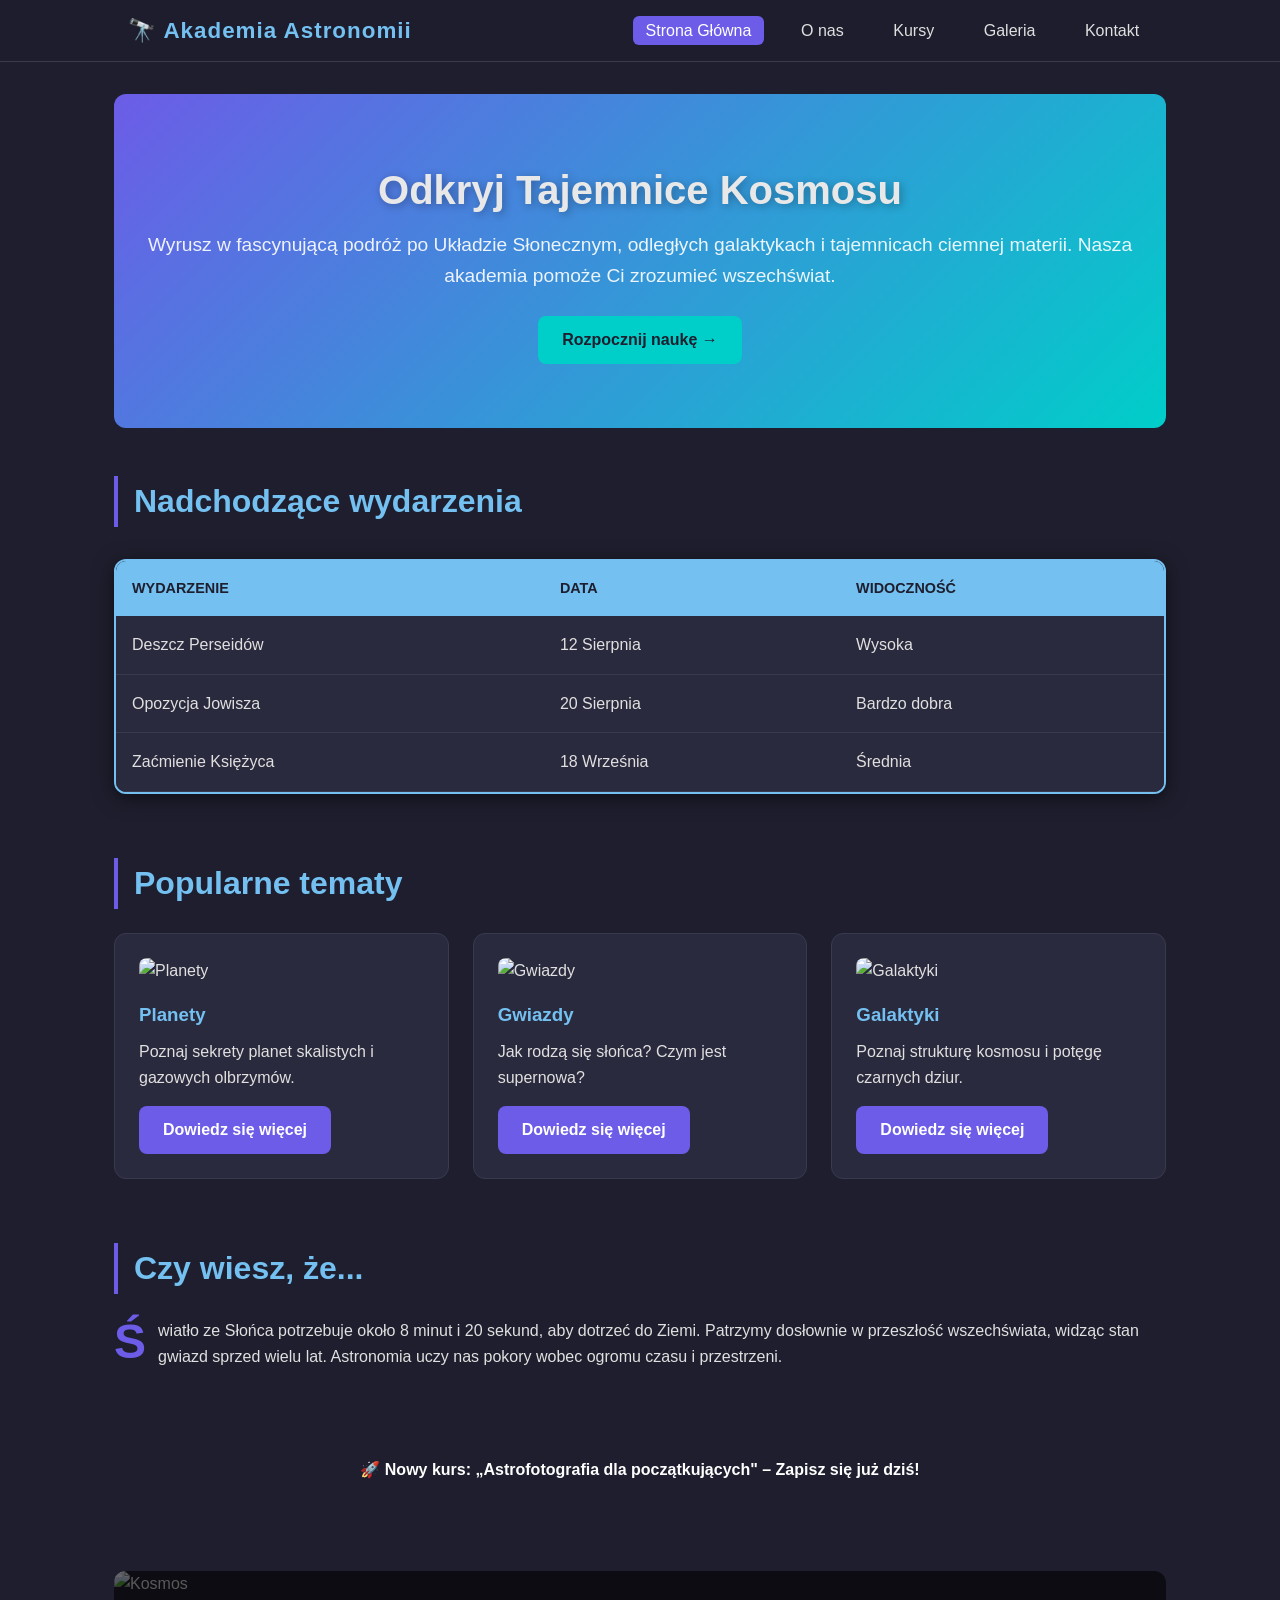
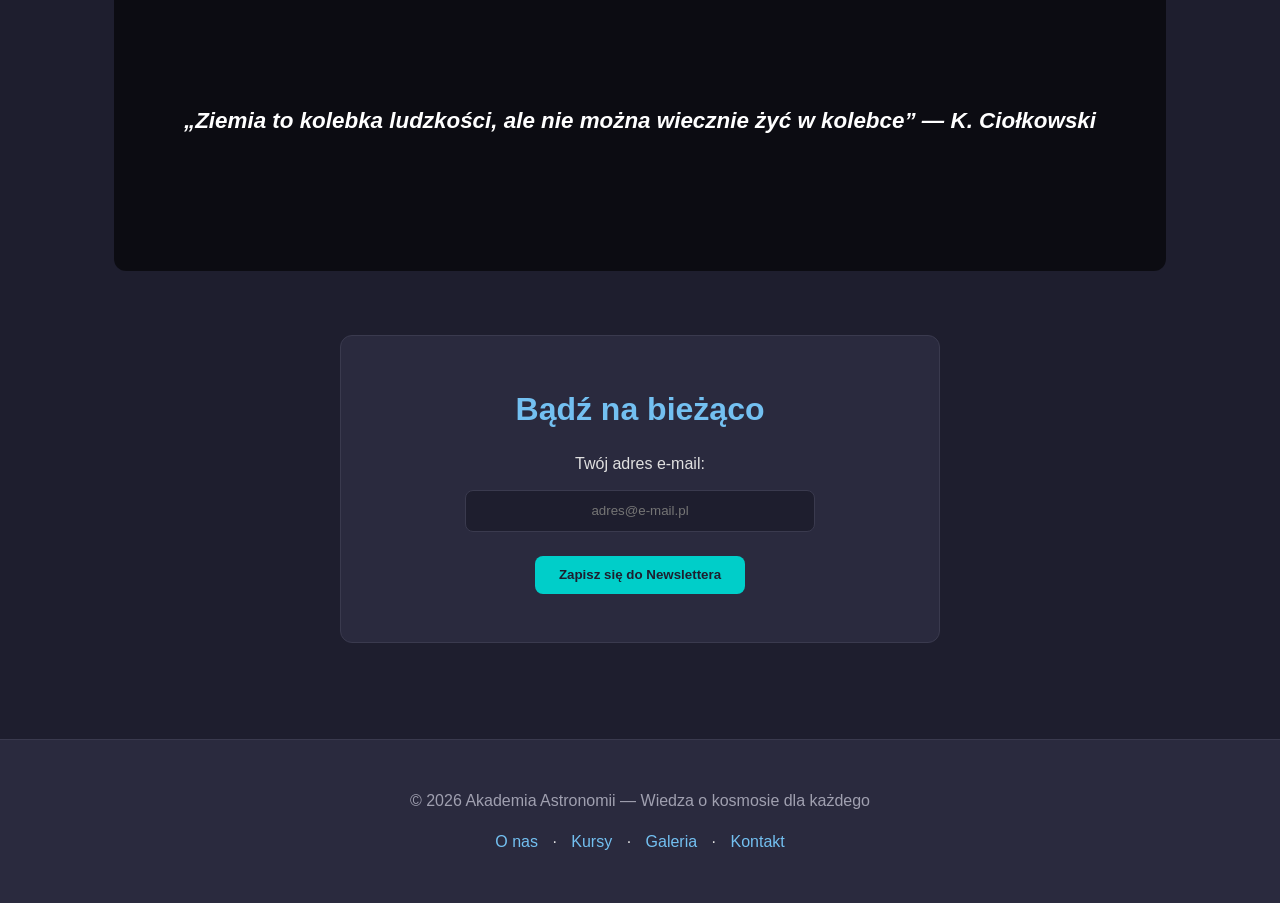
==== commit c9086ef6: "Update index.html" ====
--- a/index.html
+++ b/index.html
@@ -7,28 +7,25 @@
     <title>Akademia Astronomii - Strona główna</title>
     <style>
         :root {
-            --primary-color: #6c5ce7;      /* Fiolet */
-            --secondary-color: #00cec9;    /* Turkus */
-            --accent-color: #fd79a8;       /* Różowy */
-            --dark-bg: #1e1e2e;            /* Ciemne tło główne */
-            --card-bg: #2a2a3e;            /* Tło kart i sekcji */
-            --text-color: #e0e0e0;          /* Jasny tekst */
-            --text-muted: #a0a0b0;          /* Przygaszony tekst */
+            --primary-color: #6c5ce7;
+            --secondary-color: #00cec9;
+            --accent-color: #fd79a8;
+            --dark-bg: #1e1e2e;
+            --card-bg: #2a2a3e;
+            --text-color: #e0e0e0;
+            --text-muted: #a0a0b0;
             --border-color: #3a3a4e;
-            --heading-color: #73C0F1;      /* Jasnoniebieski dla nagłówków */
+            --heading-color: #73C0F1;
             --font-size: 16px;
             --radius: 12px;
             --shadow: 0 4px 20px rgba(0,0,0,0.5);
             --transition-speed: 0.3s;
         }
-
-        /* --- RESET --- */
         * {
             box-sizing: border-box;
             margin: 0;
             padding: 0;
         }
-
         body {
             font-family: 'Segoe UI', Tahoma, Geneva, Verdana, sans-serif;
             font-size: var(--font-size);
@@ -37,8 +34,6 @@
             line-height: 1.6;
             overflow-x: hidden;
         }
-
-        /* --- NAGŁÓWEK --- */
         header {
             position: sticky;
             top: 0;
@@ -51,20 +46,17 @@
             backdrop-filter: blur(10px);
             border-bottom: 1px solid var(--border-color);
         }
-
         .service-name {
             font-size: 1.4rem;
             font-weight: 700;
             color: var(--heading-color);
             letter-spacing: 1px;
         }
-
         .nav-links {
             list-style: none;
             display: flex;
             gap: 1.5rem;
         }
-
         .nav-links a {
             text-decoration: none;
             color: var(--text-color);
@@ -73,39 +65,30 @@
             border-radius: 6px;
             transition: all var(--transition-speed);
         }
-
         .nav-links a:hover, .nav-links a.active {
             background-color: var(--primary-color);
             color: #fff;
         }
-
-        /* --- TYPOGRAFIA --- */
         h1, h2, h3, h4 {
             color: var(--heading-color);
             margin-bottom: 0.5em;
         }
-
         h1 { font-size: 2.5rem; }
         h2 { font-size: 2rem; }
-
-        /* --- UKŁAD GŁÓWNY --- */
+        
         main {
             max-width: 1100px;
             margin: 0 auto;
             padding: 2rem 1.5rem;
         }
-
         section {
             margin-bottom: 4rem;
         }
-
         .section-header {
             border-left: 4px solid var(--primary-color);
             padding-left: 1rem;
             margin-bottom: 1.5rem;
         }
-
-        /* --- HERO --- */
         .hero-box {
             text-align: center; 
             padding: 4rem 1rem;
@@ -114,20 +97,16 @@
             color: #fff; 
             margin-bottom: 3rem;
         }
-
         .hero-content h1 {
             color: #e8e8e8;
             text-shadow: 2px 2px 8px rgba(0, 0, 0, 0.3);
             margin-bottom: 0.5rem;
         }
-
         .hero-content p {
             font-size: 1.2rem;
             margin-bottom: 1.5rem;
             color: rgba(255,255,255,0.9);
         }
-
-        /* --- TABELA --- */
         .table-wrapper {
             overflow-x: auto;
             -webkit-overflow-scrolling: touch;
@@ -136,14 +115,12 @@
             border: 2px solid var(--heading-color);
             box-shadow: var(--shadow);
         }
-
         .styled-table {
             min-width: 500px;
             width: 100%;
             border-collapse: collapse;
             background: var(--card-bg);
         }
-
         .styled-table th {
             background: var(--heading-color);
             color: var(--dark-bg);
@@ -152,23 +129,18 @@
             text-transform: uppercase;
             font-size: 0.9rem;
         }
-
         .styled-table td {
             padding: 1rem;
             border-bottom: 1px solid var(--border-color);
         }
-
         .styled-table tr:hover {
             background: rgba(88, 166, 255, 0.1);
         }
-
-        /* --- SIATKA KART --- */
         .grid-container {
             display: grid;
             grid-template-columns: repeat(auto-fit, minmax(280px, 1fr));
             gap: 1.5rem;
         }
-
         .card {
             background: var(--card-bg);
             border: 1px solid var(--border-color);
@@ -176,12 +148,10 @@
             padding: 1.5rem;
             transition: transform var(--transition-speed);
         }
-
         .card:hover {
             transform: translateY(-5px);
             box-shadow: var(--shadow);
         }
-
         .card img {
             width: 100%;
             height: 180px;
@@ -189,8 +159,6 @@
             border-radius: 8px;
             margin-bottom: 1rem;
         }
-
-        /* --- PRZYCISKI --- */
         .btn {
             display: inline-block;
             padding: 0.7rem 1.5rem;
@@ -202,23 +170,18 @@
             border: none;
             text-align: center;
         }
-
         .btn:hover {
             transform: scale(1.03);
         }
-
         .btn--cta {
             background: var(--secondary-color);
             color: var(--dark-bg);
         }
-
         .btn--more {
             background: var(--primary-color);
             color: #fff;
             margin-top: 1rem;
         }
-
-        /* --- NOWY KURS (PRZYCISK Z PULSEM) --- */
         .banner-btn {
             display: block;
             width: 100%;
@@ -232,20 +195,16 @@
             transition: transform var(--transition-speed), filter var(--transition-speed);
             cursor: pointer;
         }
-
         .banner-btn:hover {
             transform: scale(1.01);
             filter: brightness(1.1);
             animation-play-state: paused;
         }
-
         @keyframes bluePulse {
             0% { background-color: #1e1e2e; box-shadow: 0 0 0px rgba(88, 166, 255, 0); }
             50% { background-color: #1f6feb; box-shadow: 0 0 20px rgba(88, 166, 255, 0.4); }
             100% { background-color: #1e1e2e; box-shadow: 0 0 0px rgba(88, 166, 255, 0); }
         }
-
-        /* --- INICJAŁ --- */
         .dropcap::first-letter {
             font-size: 3rem;
             font-weight: bold;
@@ -254,8 +213,6 @@
             margin-right: 12px;
             line-height: 1;
         }
-
-        /* --- NEWSLETTER --- */
         .form-container {
             background: var(--card-bg);
             padding: 3rem;
@@ -265,13 +222,11 @@
             margin: 0 auto;
             border: 1px solid var(--border-color);
         }
-
         .form-group label {
             display: block;
             margin-bottom: 0.8rem;
             color: var(--text-color);
         }
-
         .form-group input {
             width: 100%;
             max-width: 350px;
@@ -283,21 +238,17 @@
             margin-bottom: 1.5rem;
             text-align: center;
         }
-
-        /* --- CYTAT --- */
         .quote-section {
             position: relative;
             border-radius: var(--radius);
             overflow: hidden;
             height: 300px;
         }
-
         .quote-section img {
             width: 100%;
             height: 100%;
             object-fit: cover;
         }
-
         .quote-overlay {
             position: absolute;
             inset: 0;
@@ -307,7 +258,6 @@
             align-items: center;
             padding: 2rem;
         }
-
         blockquote {
             color: #fff;
             font-size: clamp(1rem, 4vw, 1.4rem);
@@ -315,26 +265,19 @@
             text-align: center;
             font-style: italic;
         }
-
-        /* --- STOPKA --- */
         footer {
             text-align: center;
             padding: 3rem 1.5rem;
             background: var(--card-bg);
             border-top: 1px solid var(--border-color);
         }
-
         footer p { color: var(--text-muted); }
-
         .footer-links { margin-top: 1rem; }
-
         .footer-links a {
             color: var(--heading-color);
             text-decoration: none;
             margin: 0 10px;
         }
-
-        /* --- RESPONSYWNOŚĆ --- */
         @media (max-width: 768px) {
             header { flex-direction: column; padding: 1rem; }
             .nav-links { flex-wrap: wrap; justify-content: center; gap: 0.5rem; margin-top: 1rem; }
@@ -343,7 +286,6 @@
             .form-container { padding: 1.5rem; }
             .quote-section { height: 200px; }
         }
-
         @media (max-width: 480px) {
             main { padding: 1rem 0.5rem; }
             .grid-container { grid-template-columns: 1fr; }
@@ -351,7 +293,6 @@
     </style>
 </head>
 <body>
-
     <header>
         <div class="service-name">🔭 Akademia Astronomii</div>
         <nav>
@@ -364,18 +305,16 @@
             </ul>
         </nav>
     </header>
-
     <main>
-        <!-- Sekcja Hero -->
         <section class="hero-box">
             <div class="hero-content">
                 <h1>Odkryj Tajemnice Kosmosu</h1>
-                <p>Wyrusz w fascynującą podróż po Układzie Słonecznym i odległych galaktykach.</p>
+                <p>Wyrusz w fascynującą podróż po Układzie Słonecznym, odległych galaktykach i tajemnicach ciemnej materii. Nasza akademia pomoże Ci zrozumieć wszechświat.
+
+</p>
                 <a href="kursy.html" class="btn btn--cta">Rozpocznij naukę →</a>
             </div>
         </section>
-
-        <!-- Tabela wydarzeń -->
         <section aria-labelledby="events-title">
             <div class="section-header">
                 <h2 id="events-title">Nadchodzące wydarzenia</h2>
@@ -397,8 +336,6 @@
                 </table>
             </div>
         </section>
-
-        <!-- Siatka kart -->
         <section aria-labelledby="topics-title">
             <div class="section-header">
                 <h2 id="topics-title">Popularne tematy</h2>
@@ -424,29 +361,21 @@
                 </article>
             </div>
         </section>
-
-        <!-- Informacja z inicjałem -->
         <section class="info-section">
             <div class="section-header"><h2>Czy wiesz, że...</h2></div>
             <p class="dropcap">Światło ze Słońca potrzebuje około 8 minut i 20 sekund, aby dotrzeć do Ziemi. Patrzymy dosłownie w przeszłość wszechświata, widząc stan gwiazd sprzed wielu lat. Astronomia uczy nas pokory wobec ogromu czasu i przestrzeni.</p>
         </section>
-
-        <!-- Nowy kurs jako PRZYCISK -->
         <section>
             <a href="kursy.html" class="banner-btn">
                 🚀 Nowy kurs: „Astrofotografia dla początkujących" – Zapisz się już dziś!
             </a>
         </section>
-
-        <!-- Cytat -->
         <section class="quote-section">
             <img src="https://picsum.photos/seed/space/1100/450" alt="Kosmos">
             <div class="quote-overlay">
                 <blockquote>„Ziemia to kolebka ludzkości, ale nie można wiecznie żyć w kolebce” — K. Ciołkowski</blockquote>
             </div>
         </section>
-
-        <!-- Newsletter -->
         <section aria-labelledby="newsletter-title">
             <div class="form-container">
                 <h2 id="newsletter-title">Bądź na bieżąco</h2>
@@ -460,14 +389,12 @@
             </div>
         </section>
     </main>
-
     <footer>
         <p>© 2026 Akademia Astronomii — Wiedza o kosmosie dla każdego</p>
         <div class="footer-links">
             <a href="o-nas.html">O nas</a> · <a href="kursy.html">Kursy</a> · <a href="galeria.html">Galeria</a> · <a href="kontakt.html">Kontakt</a>
         </div>
     </footer>
-
     <script>
         document.getElementById('newsletter-form').addEventListener('submit', function(e) {
             e.preventDefault();
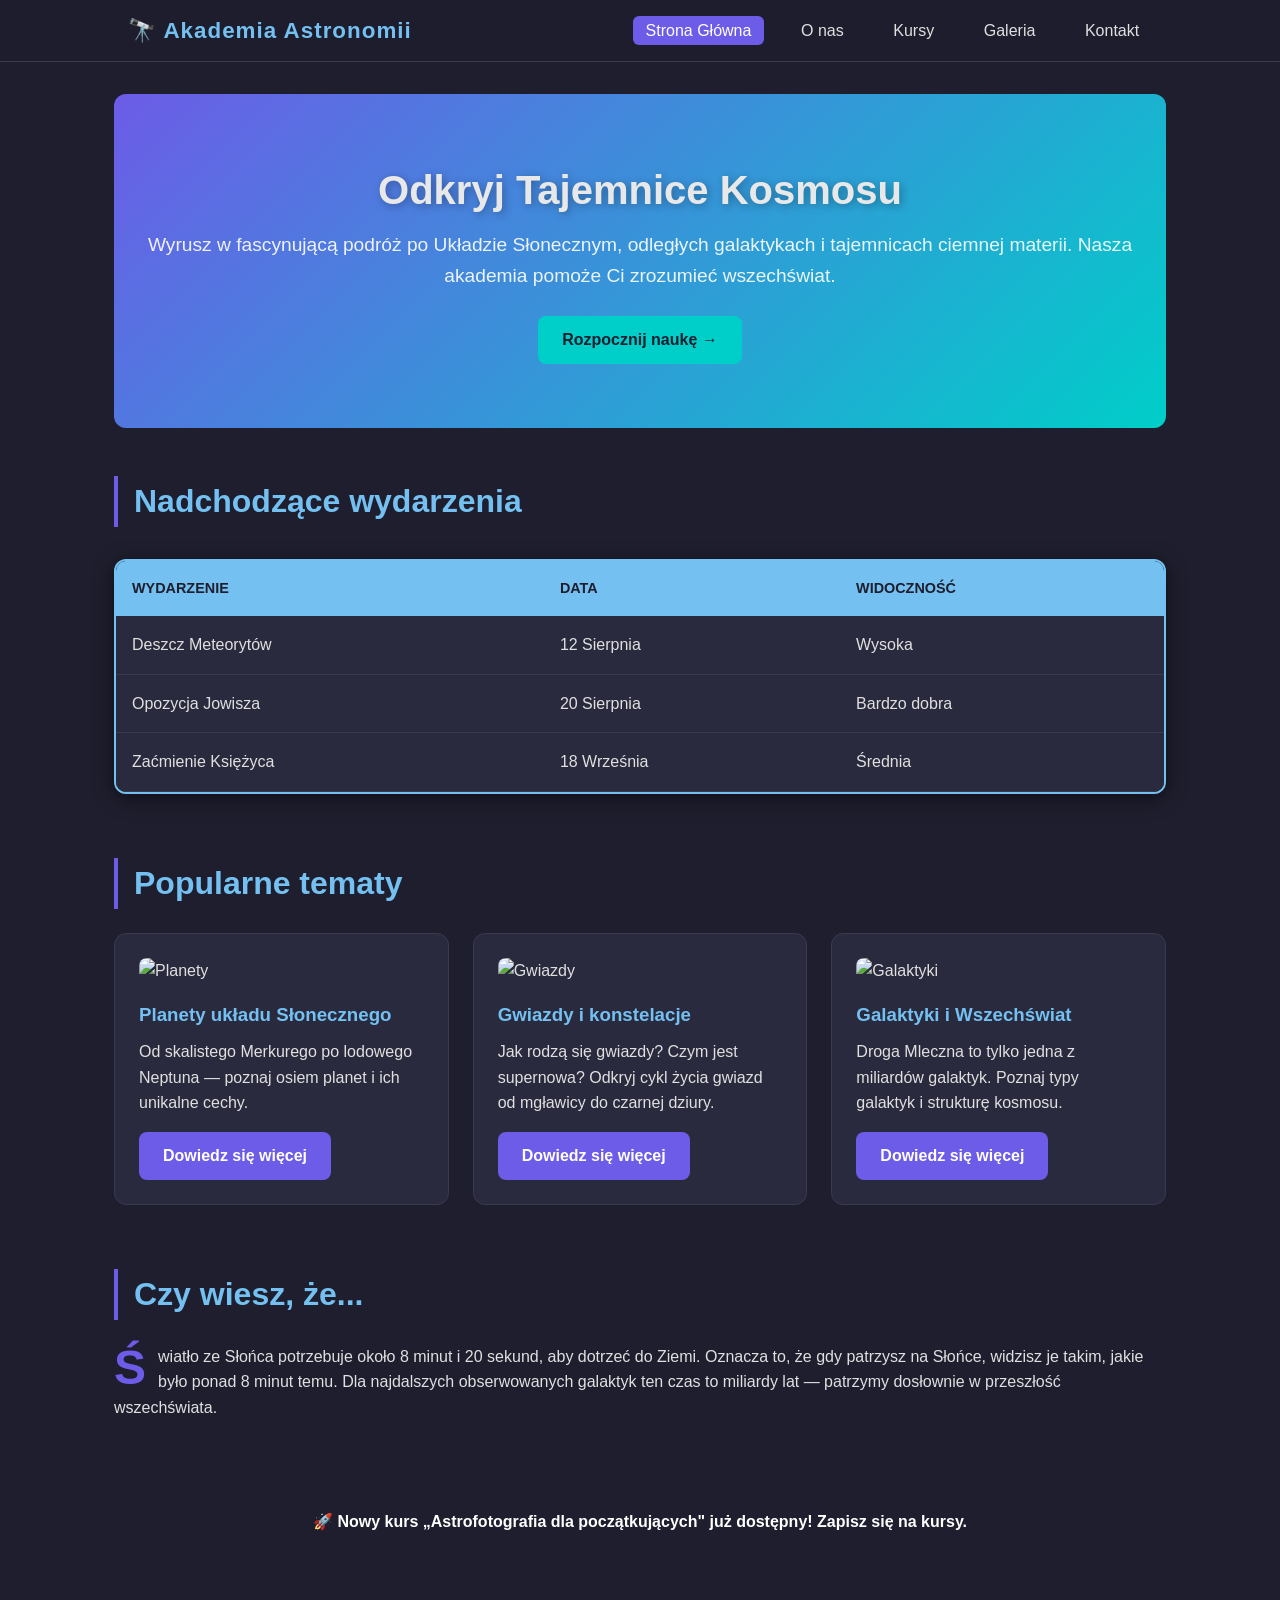
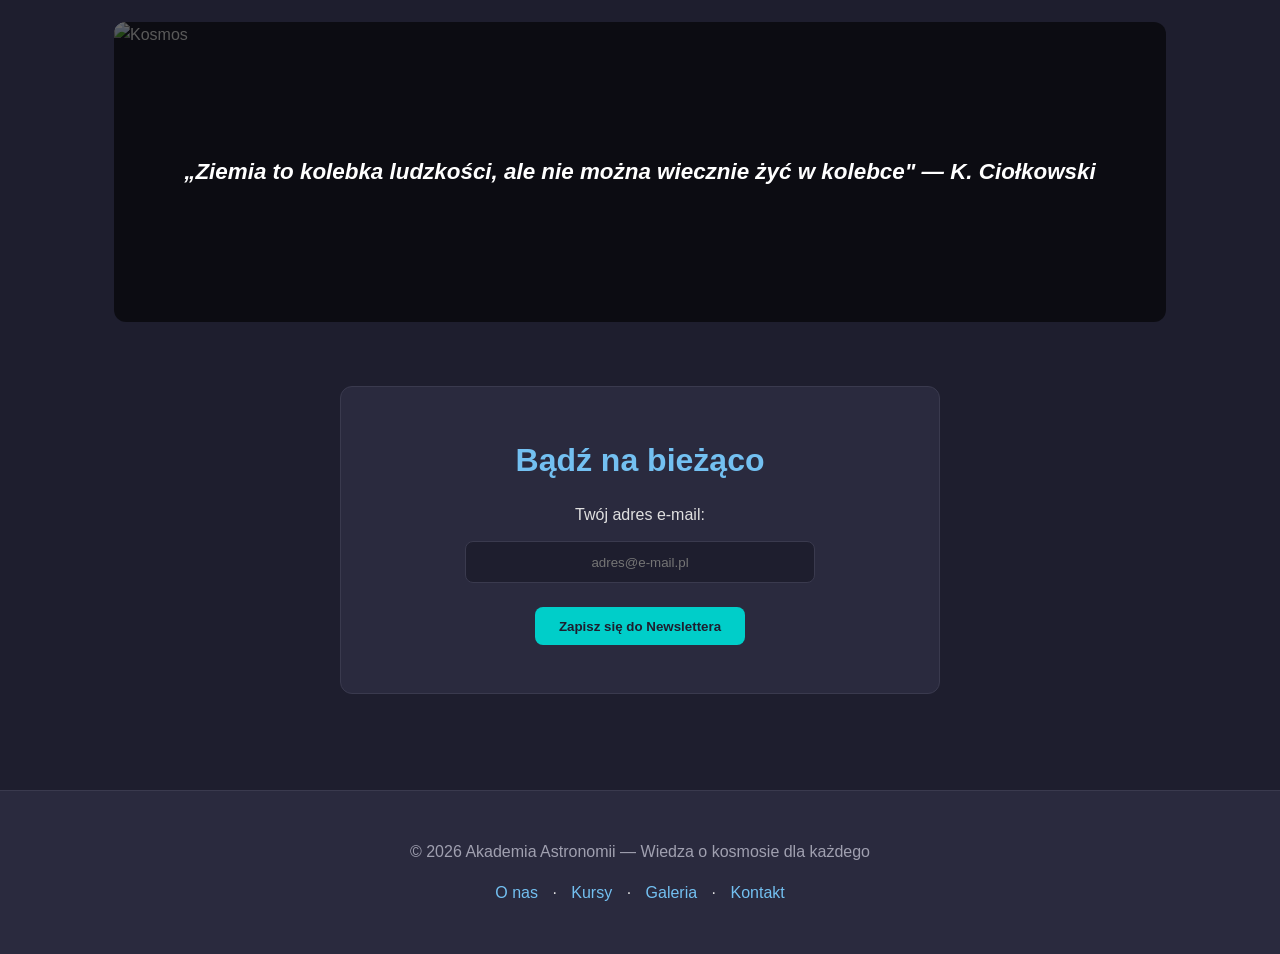
==== commit b21f7725: "Update index.html" ====
--- a/index.html
+++ b/index.html
@@ -329,7 +329,7 @@
                         </tr>
                     </thead>
                     <tbody>
-                        <tr><td>Deszcz Perseidów</td><td>12 Sierpnia</td><td>Wysoka</td></tr>
+                        <tr><td>Deszcz Meteorytów</td><td>12 Sierpnia</td><td>Wysoka</td></tr>
                         <tr><td>Opozycja Jowisza</td><td>20 Sierpnia</td><td>Bardzo dobra</td></tr>
                         <tr><td>Zaćmienie Księżyca</td><td>18 Września</td><td>Średnia</td></tr>
                     </tbody>
@@ -343,37 +343,37 @@
             <div class="grid-container">
                 <article class="card">
                     <img src="https://picsum.photos/seed/planets/600/400" alt="Planety">
-                    <h3>Planety</h3>
-                    <p>Poznaj sekrety planet skalistych i gazowych olbrzymów.</p>
+                    <h3>Planety układu Słonecznego</h3>
+                    <p>Od skalistego Merkurego po lodowego Neptuna — poznaj osiem planet i ich unikalne cechy.</p>
                     <a href="#" class="btn btn--more">Dowiedz się więcej</a>
                 </article>
                 <article class="card">
                     <img src="https://picsum.photos/seed/stars/600/400" alt="Gwiazdy">
-                    <h3>Gwiazdy</h3>
-                    <p>Jak rodzą się słońca? Czym jest supernowa?</p>
+                    <h3>Gwiazdy i konstelacje</h3>
+                    <p>Jak rodzą się gwiazdy? Czym jest supernowa? Odkryj cykl życia gwiazd od mgławicy do czarnej dziury.</p>
                     <a href="#" class="btn btn--more">Dowiedz się więcej</a>
                 </article>
                 <article class="card">
                     <img src="https://picsum.photos/seed/galaxy/600/400" alt="Galaktyki">
-                    <h3>Galaktyki</h3>
-                    <p>Poznaj strukturę kosmosu i potęgę czarnych dziur.</p>
+                    <h3>Galaktyki i Wszechświat</h3>
+                    <p>Droga Mleczna to tylko jedna z miliardów galaktyk. Poznaj typy galaktyk i strukturę kosmosu.</p>
                     <a href="#" class="btn btn--more">Dowiedz się więcej</a>
                 </article>
             </div>
         </section>
         <section class="info-section">
             <div class="section-header"><h2>Czy wiesz, że...</h2></div>
-            <p class="dropcap">Światło ze Słońca potrzebuje około 8 minut i 20 sekund, aby dotrzeć do Ziemi. Patrzymy dosłownie w przeszłość wszechświata, widząc stan gwiazd sprzed wielu lat. Astronomia uczy nas pokory wobec ogromu czasu i przestrzeni.</p>
+            <p class="dropcap">Światło ze Słońca potrzebuje około 8 minut i 20 sekund, aby dotrzeć do Ziemi. Oznacza to, że gdy patrzysz na Słońce, widzisz je takim, jakie było ponad 8 minut temu. Dla najdalszych obserwowanych galaktyk ten czas to miliardy lat — patrzymy dosłownie w przeszłość wszechświata.</p>
         </section>
         <section>
             <a href="kursy.html" class="banner-btn">
-                🚀 Nowy kurs: „Astrofotografia dla początkujących" – Zapisz się już dziś!
+                🚀 Nowy kurs „Astrofotografia dla początkujących" już dostępny! Zapisz się na kursy.
             </a>
         </section>
         <section class="quote-section">
             <img src="https://picsum.photos/seed/space/1100/450" alt="Kosmos">
             <div class="quote-overlay">
-                <blockquote>„Ziemia to kolebka ludzkości, ale nie można wiecznie żyć w kolebce” — K. Ciołkowski</blockquote>
+                <blockquote>„Ziemia to kolebka ludzkości, ale nie można wiecznie żyć w kolebce" — K. Ciołkowski</blockquote>
             </div>
         </section>
         <section aria-labelledby="newsletter-title">
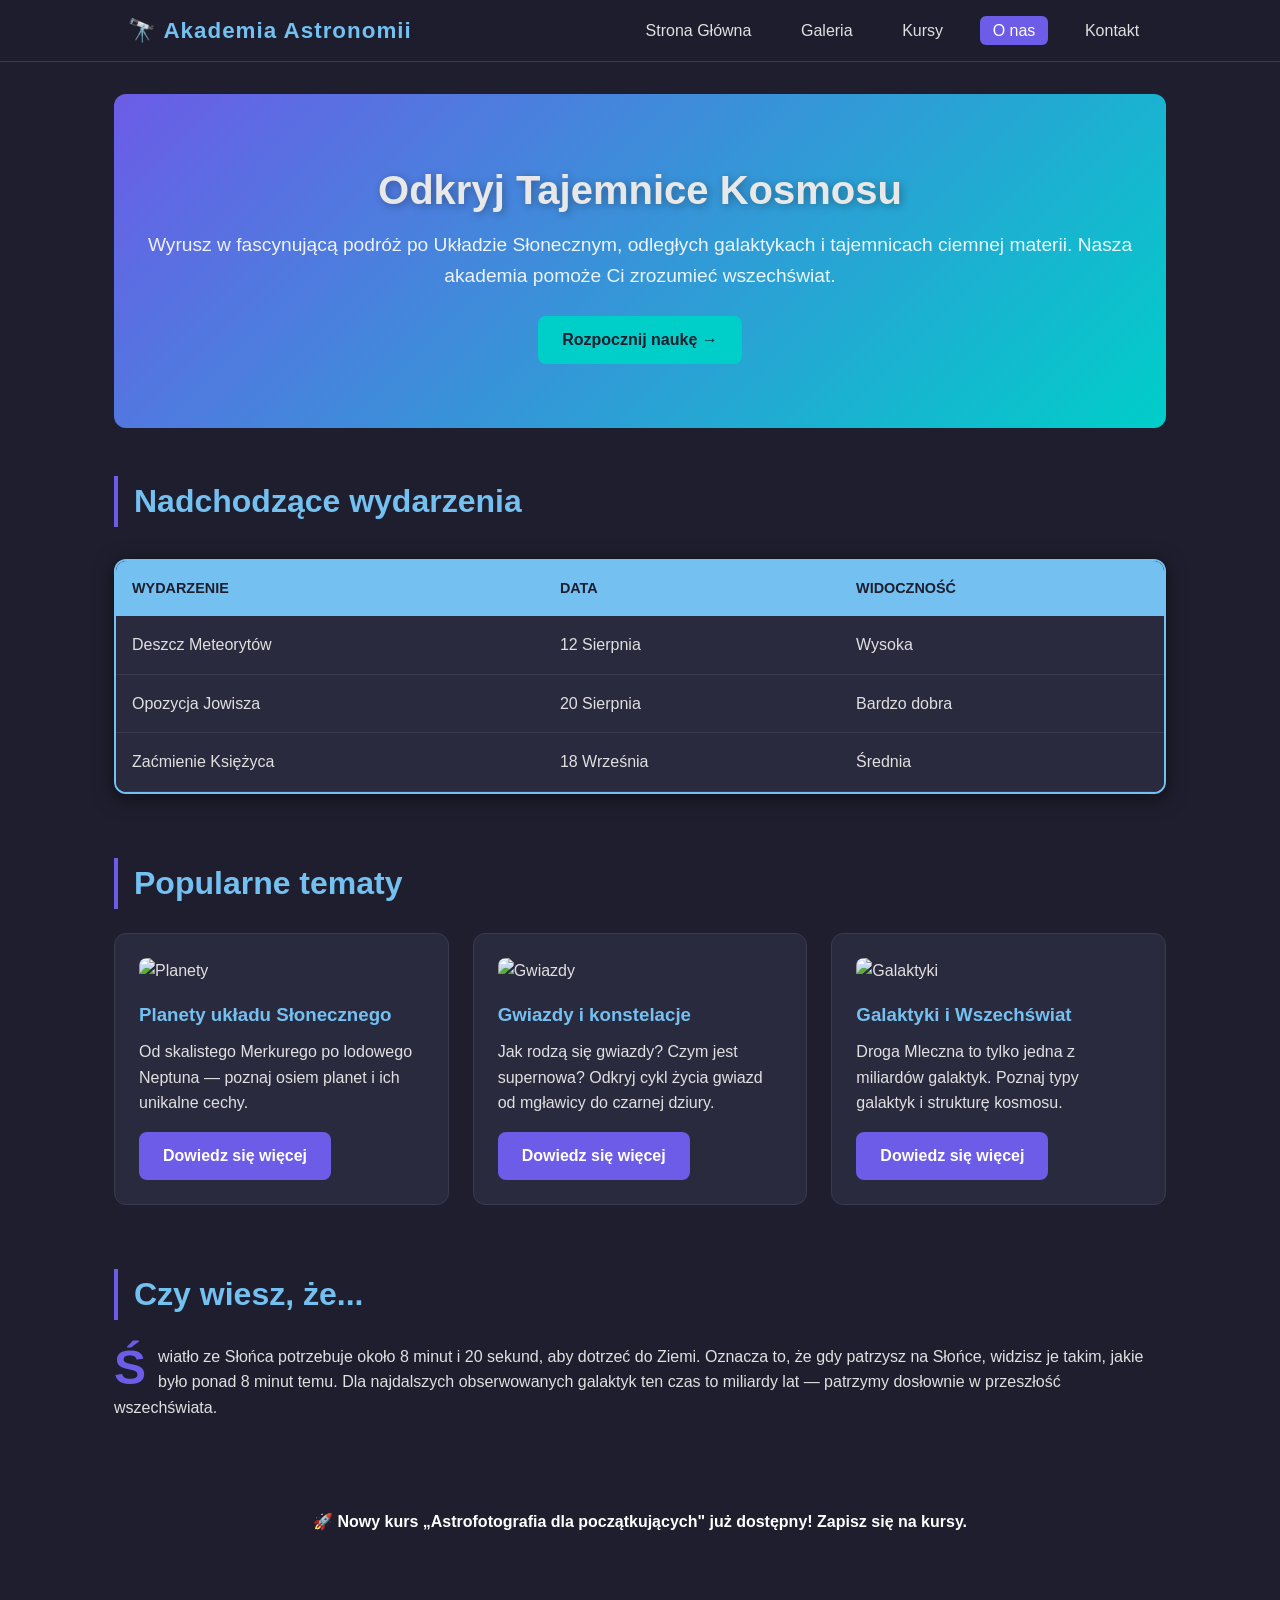
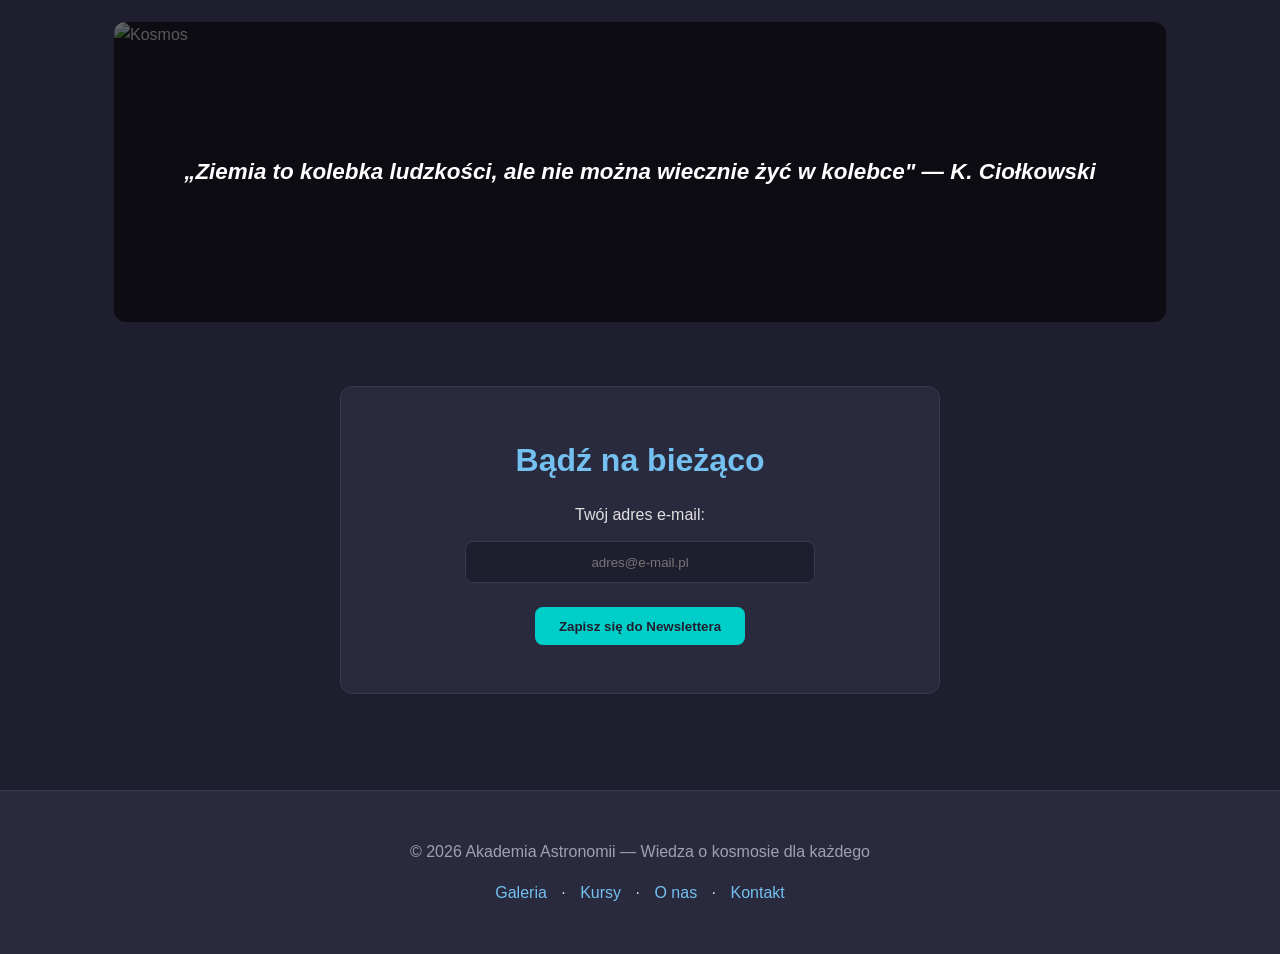
==== commit 0813c150: "Update index.html" ====
--- a/index.html
+++ b/index.html
@@ -297,10 +297,10 @@
         <div class="service-name">🔭 Akademia Astronomii</div>
         <nav>
             <ul class="nav-links">
-                <li><a href="index.html" class="active">Strona Główna</a></li>
-                <li><a href="o-nas.html">O nas</a></li>
+                <li><a href="index.html">Strona Główna</a></li>
+                <li><a href="galeria.html">Galeria</a></li>
                 <li><a href="kursy.html">Kursy</a></li>
-                <li><a href="galeria.html">Galeria</a></li>
+                <li><a href="o-nas.html" class="active">O nas</a></li>
                 <li><a href="kontakt.html">Kontakt</a></li>
             </ul>
         </nav>
@@ -392,7 +392,10 @@
     <footer>
         <p>© 2026 Akademia Astronomii — Wiedza o kosmosie dla każdego</p>
         <div class="footer-links">
-            <a href="o-nas.html">O nas</a> · <a href="kursy.html">Kursy</a> · <a href="galeria.html">Galeria</a> · <a href="kontakt.html">Kontakt</a>
+            <a href="galeria.html">Galeria</a> · 
+            <a href="kursy.html">Kursy</a> · 
+            <a href="o-nas.html">O nas</a> · 
+            <a href="kontakt.html">Kontakt</a>
         </div>
     </footer>
     <script>
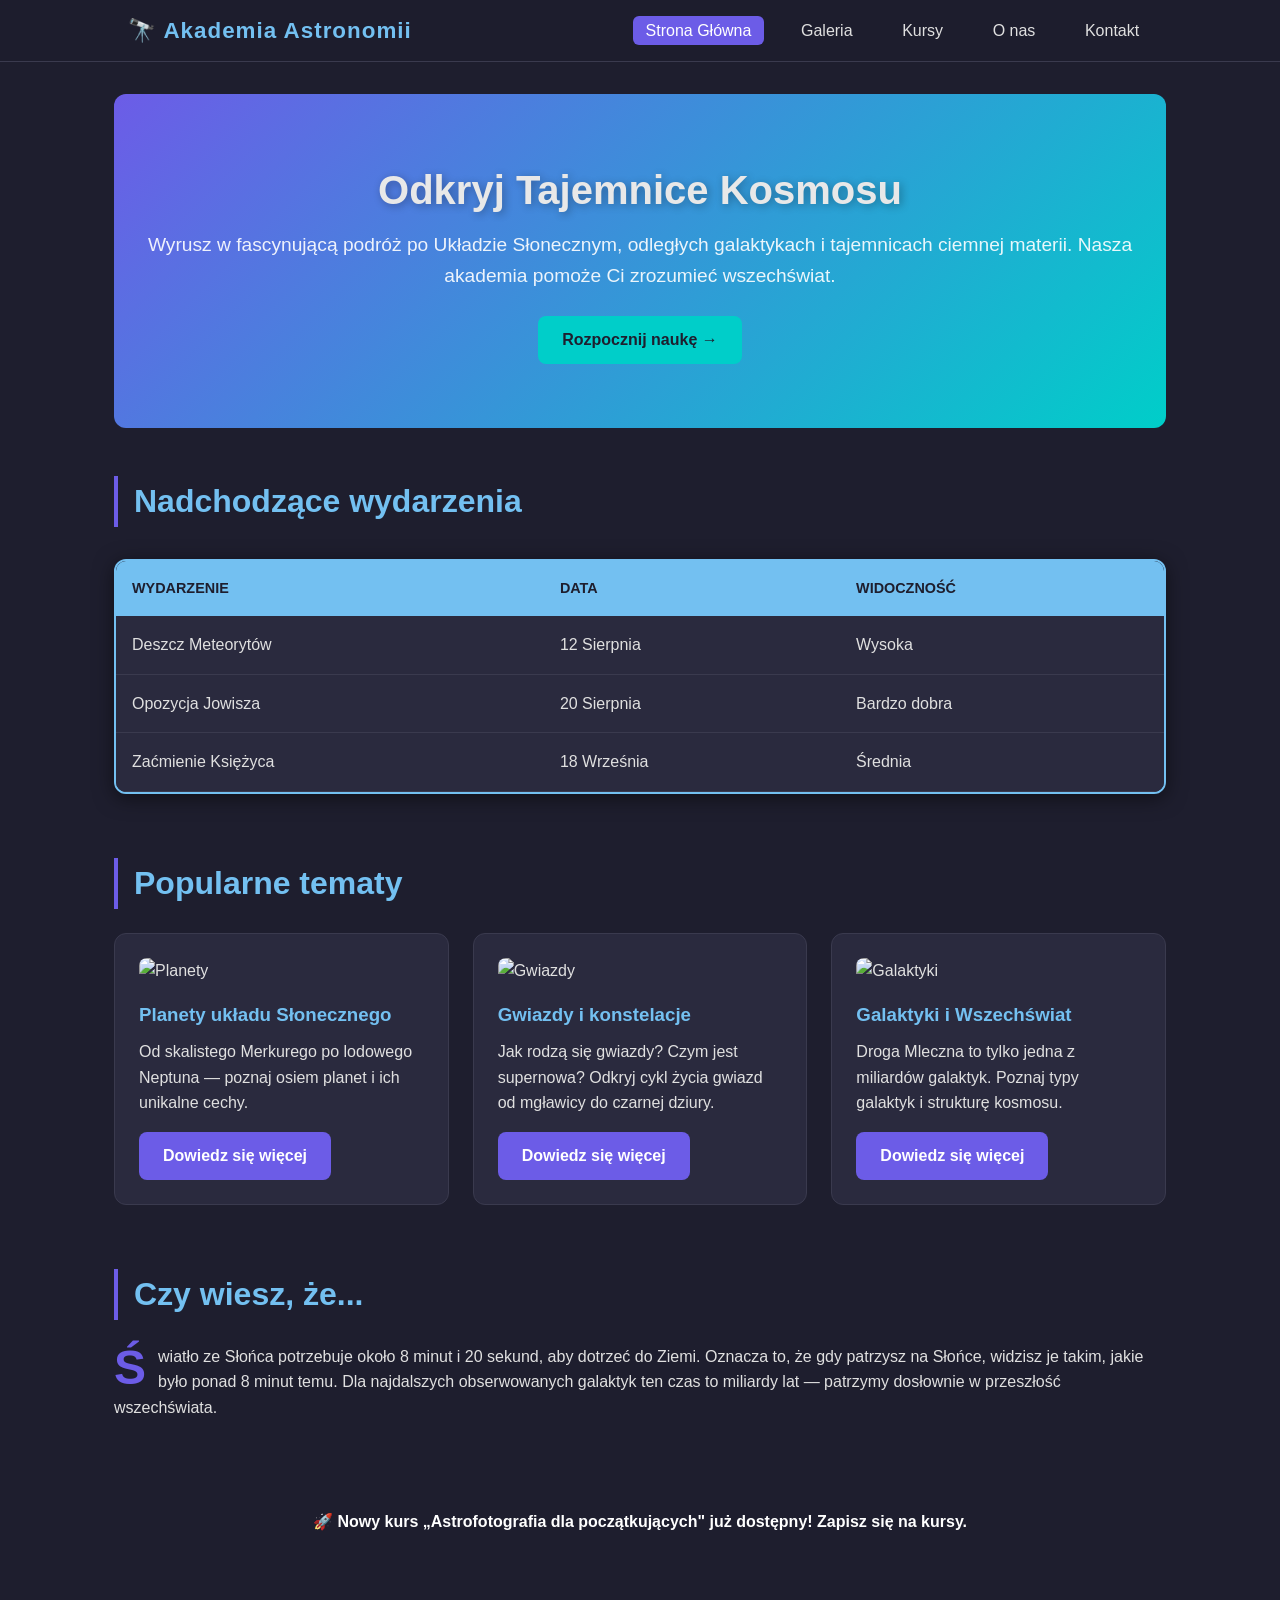
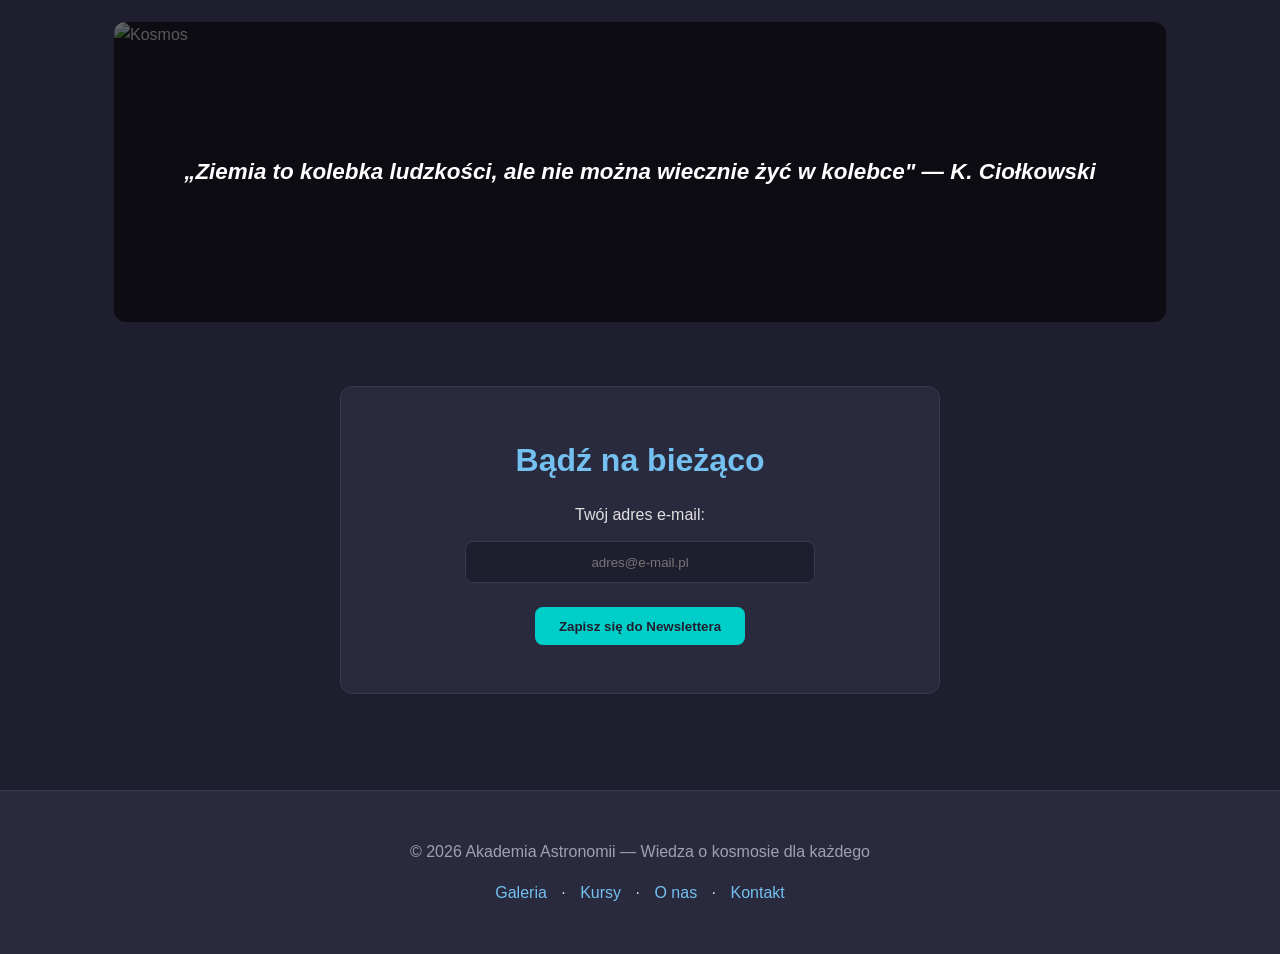
==== commit e50ed1d1: "Update index.html" ====
--- a/index.html
+++ b/index.html
@@ -297,10 +297,10 @@
         <div class="service-name">🔭 Akademia Astronomii</div>
         <nav>
             <ul class="nav-links">
-                <li><a href="index.html">Strona Główna</a></li>
+                <li><a href="index.html" class="active">Strona Główna</a></li>
                 <li><a href="galeria.html">Galeria</a></li>
                 <li><a href="kursy.html">Kursy</a></li>
-                <li><a href="o-nas.html" class="active">O nas</a></li>
+                <li><a href="o-nas.html">O nas</a></li>
                 <li><a href="kontakt.html">Kontakt</a></li>
             </ul>
         </nav>
